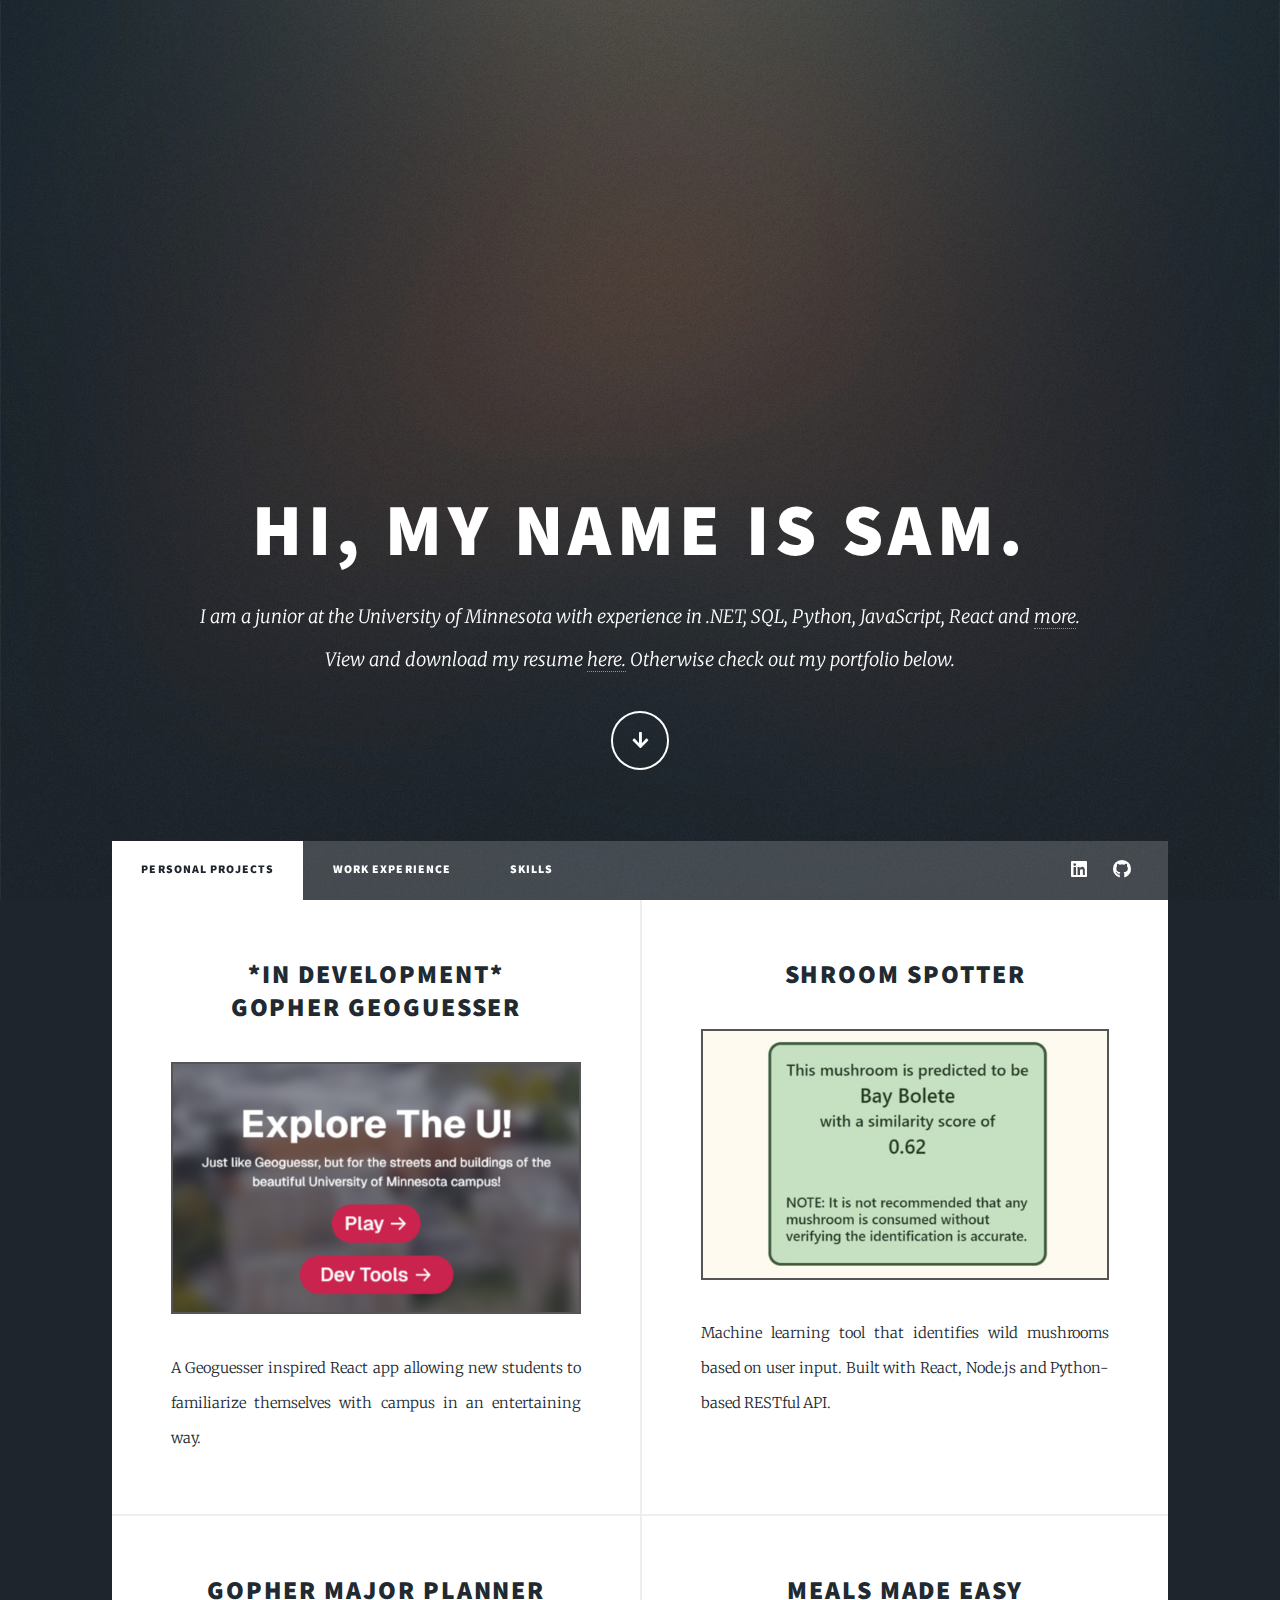
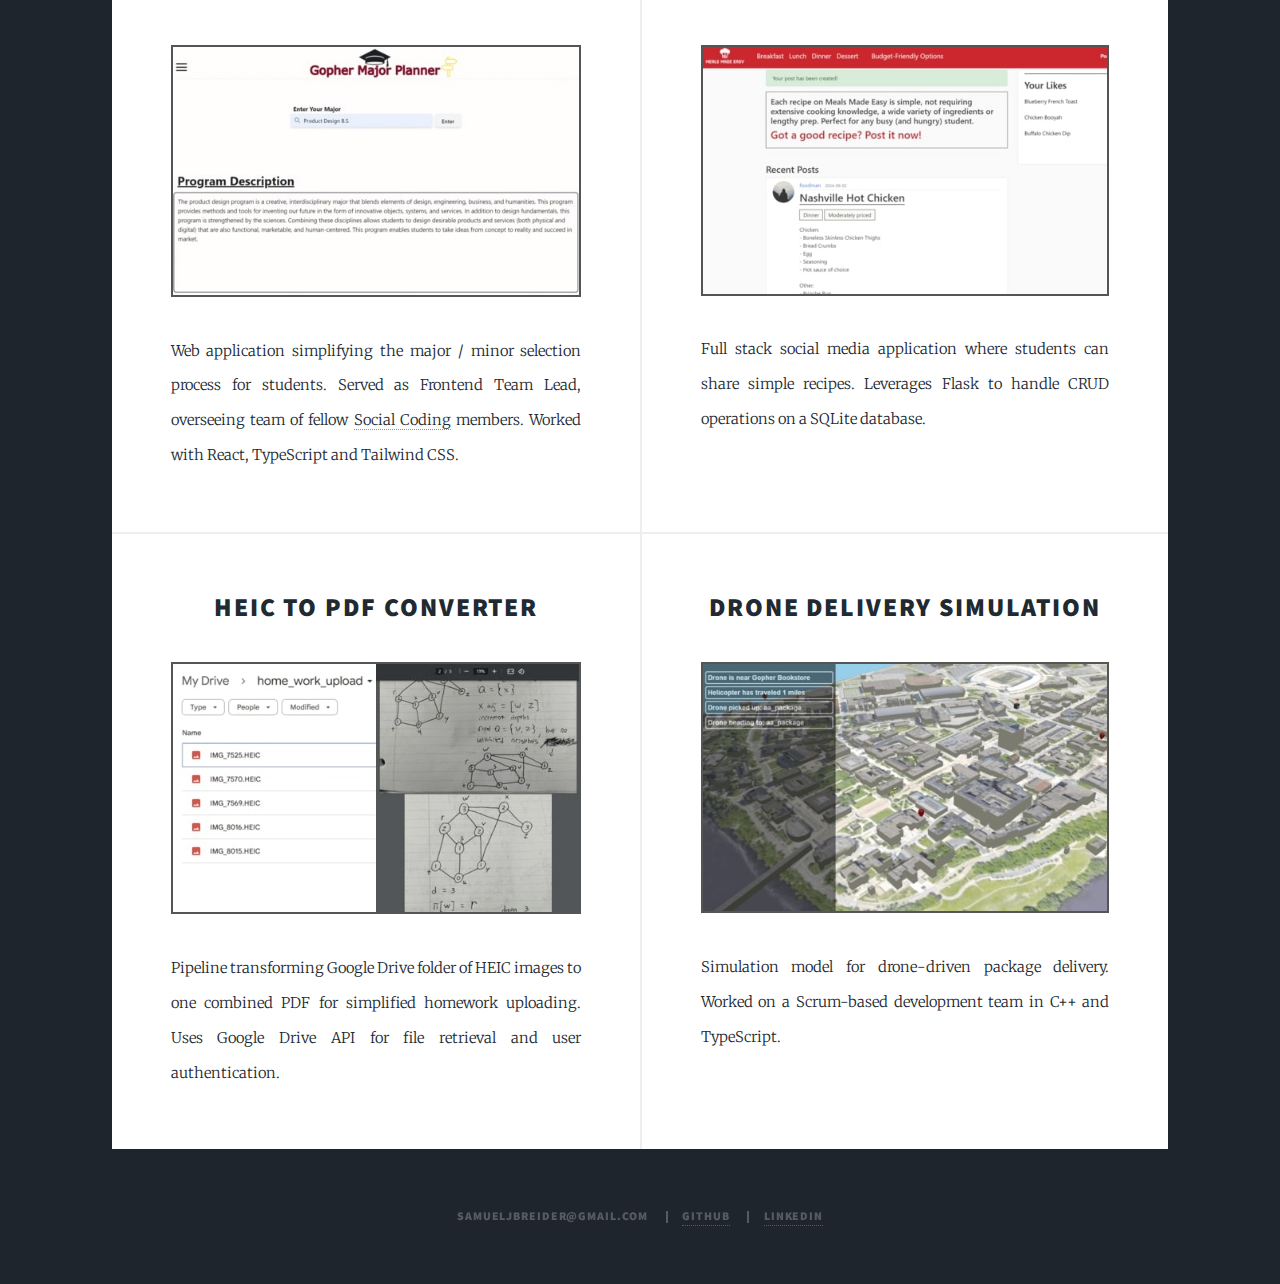
==== index.html @ 3aa7561f "update geoguesser image" ====
<!DOCTYPE html>
<!--
	Massively by HTML5 UP
	html5up.net | @ajlkn
	Free for personal and commercial use under the CCA 3.0 license (html5up.net/license)
-->
<html>
  <head>
    <title></title>
    <meta charset="utf-8" />
    <meta
      name="viewport"
      content="width=device-width, initial-scale=1, user-scalable=no"
    />
    <link rel="stylesheet" href="assets/css/main.css" />
    <noscript
      ><link rel="stylesheet" href="assets/css/noscript.css"
    /></noscript>
  </head>
  <body class="is-preload">
    <!-- Wrapper -->
    <div id="wrapper" class="fade-in">
      <!-- Intro -->
      <div id="intro">
        <h1>Hi, My name is Sam.</h1>
        <p>
          I am a junior at the University of
          Minnesota with experience in .NET, SQL, Python, JavaScript, React and
          <a href="skills.html">more</a>.
		  <br />View and download my resume <a href="Samuel_Breider_UMN.pdf" target="_blank">here.</a> Otherwise check out my portfolio below.
        </p>
        <ul class="actions">
          <li>
            <a
              href="#header"
              class="button icon solid solo fa-arrow-down scrolly"
              >Continue</a
            >
          </li>
        </ul>
      </div>

      <!-- Header -->
					<header id="header">
						<a href="index.html" class="logo">Home</a>
					</header> 

      <!-- Nav -->

      <nav id="nav">
        <ul class="links">
          <li class="active"><a href="index.html#header">Personal Projects</a></li>
          <li><a href="work.html">Work Experience</a></li>
          <li><a href="skills.html">Skills</a></li>
        </ul>
        <ul class="icons">
          <li>
            <a
              href="https://www.linkedin.com/in/samuel-breider-2a305024a/"
              class="icon brands fa-linkedin"
              ><span class="label">LinkedIn</span></a
            >
          </li>
          <li>
            <a href="https://github.com/BREISAMU" class="icon brands fa-github"
              ><span class="label">GitHub</span></a
            >
          </li>
        </ul>
      </nav>

      <!-- Main -->
      <div id="main">
        <!-- Posts -->
        <section class="posts">
		<article>
			<header>
				<h2>*in development*<br /> Gopher Geoguesser</h2>
			</header>
			<a href="https://github.com/Divyesh-Thirukonda/gopherguessr" class="image fit"
				><img src="project-thumbnails/GeoGuesser.png" alt=""
			/></a>
			<p>
				A Geoguesser inspired React app allowing new students to familiarize themselves with campus in an entertaining way.
			</p>
			</article>
          <article>
            <header>
              <h2>Shroom Spotter</h2>
            </header>
            <a href="https://github.com/BREISAMU/Shroom-Spotter" class="image fit"
              ><img src="project-thumbnails/Shroom-Spotter-Image.jpg" alt=""
            /></a>
            <p>
              Machine learning tool that identifies wild mushrooms based on user input.
              Built with React, Node.js and Python-based RESTful API.
            </p>
          </article>
		  <article>
            <header>
              <h2>Gopher Major Planner</h2>
            </header>
            <a href="https://github.com/steven-tam/MmOverlap" class="image fit"
              ><img src="project-thumbnails/Gopher-Major-Image.jpg" alt=""
            /></a>
            <p>
              Web application simplifying the major / minor selection process for students. Served as Frontend Team Lead, overseeing team of fellow <a href="https://www.socialcoding.net/">Social Coding</a> members. Worked with React, TypeScript and Tailwind CSS.
            </p>
          </article>
		  <article>
            <header>
              <h2>Meals Made Easy</h2>
            </header>
            <a href="https://github.com/BREISAMU/Meals-Made-Easy" class="image fit"
              ><img src="project-thumbnails/Meals-Made-Easy-Image.jpg" alt=""
            /></a>
            <p>
              Full stack social media application where students can share simple recipes. Leverages Flask to handle CRUD operations on a SQLite database.
            </p>
          </article>
		  <article>
            <header>
              <h2>HEIC to PDF Converter</h2>
            </header>
            <a href="https://github.com/BREISAMU/Heic-Batch-To-Pdf" class="image fit"
              ><img src="project-thumbnails/Heic-Converter-Image.jpg" alt=""
            /></a>
            <p>
              Pipeline transforming Google Drive folder of HEIC images to one combined PDF for simplified homework uploading. Uses Google Drive API for file retrieval and user authentication.
            </p>
          </article>
		  <article>
            <header>
              <h2>Drone Delivery Simulation</h2>
            </header>
            <a href="https://github.com/BREISAMU/Drone-Delivery-Sim" class="image fit"
              ><img src="project-thumbnails/Drone-Sim-Image.jpg" alt=""
            /></a>
            <p>
              Simulation model for drone-driven package delivery. Worked on a Scrum-based development team in C++ and TypeScript.
            </p>
          </article>
        </section>
      </div>

      <!-- Footer -->
      <div id="copyright">
        <ul>
          <li>SamuelJBreider@gmail.com</li>
          <li><a href="https://github.com/BREISAMU">GitHub</a></li>
          <li>
            <a href="https://www.linkedin.com/in/samuel-breider-2a305024a/"
              >LinkedIn</a
            >
          </li>
        </ul>
      </div>
    </div>

    <!-- Scripts -->
    <script src="assets/js/jquery.min.js"></script>
    <script src="assets/js/jquery.scrollex.min.js"></script>
    <script src="assets/js/jquery.scrolly.min.js"></script>
    <script src="assets/js/browser.min.js"></script>
    <script src="assets/js/breakpoints.min.js"></script>
    <script src="assets/js/util.js"></script>
    <script src="assets/js/main.js"></script>
  </body>
</html>
---- assets/css/main.css ----
@import url(fontawesome-all.min.css);
@import url("https://fonts.googleapis.com/css?family=Merriweather:300,700,300italic,700italic|Source+Sans+Pro:900");

/*
	Massively by HTML5 UP
	html5up.net | @ajlkn
	Free for personal and commercial use under the CCA 3.0 license (html5up.net/license)
*/

#project-thumbnail {
	border: 5px solid #555;
}

html, body, div, span, applet, object,
iframe, h1, h2, h3, h4, h5, h6, p, blockquote,
pre, a, abbr, acronym, address, big, cite,
code, del, dfn, em, img, ins, kbd, q, s, samp,
small, strike, strong, sub, sup, tt, var, b,
u, i, center, dl, dt, dd, ol, ul, li, fieldset,
form, label, legend, table, caption, tbody,
tfoot, thead, tr, th, td, article, aside,
canvas, details, embed, figure, figcaption,
footer, header, hgroup, menu, nav, output, ruby,
section, summary, time, mark, audio, video {
	margin: 0;
	padding: 0;
	border: 0;
	font-size: 100%;
	font: inherit;
	vertical-align: baseline;}

article, aside, details, figcaption, figure,
footer, header, hgroup, menu, nav, section {
	display: block;}

body {
	line-height: 1;
}

ol, ul {
	list-style: none;
}

blockquote, q {
	quotes: none;
}

	blockquote:before, blockquote:after, q:before, q:after {
		content: '';
		content: none;
	}

table {
	border-collapse: collapse;
	border-spacing: 0;
}

body {
	-webkit-text-size-adjust: none;
}

mark {
	background-color: transparent;
	color: inherit;
}

input::-moz-focus-inner {
	border: 0;
	padding: 0;
}

input, select, textarea {
	-moz-appearance: none;
	-webkit-appearance: none;
	-ms-appearance: none;
	appearance: none;
}

/* Basic */

	@-ms-viewport {
		width: device-width;
	}

	body {
		-ms-overflow-style: scrollbar;
	}

	@media screen and (max-width: 480px) {

		html, body {
			min-width: 320px;
		}

	}

	html {
		box-sizing: border-box;
	}

	*, *:before, *:after {
		box-sizing: inherit;
	}

	body {
		background-color: #1e252d;
	}

		body.is-preload *, body.is-preload *:before, body.is-preload *:after {
			-moz-animation: none !important;
			-webkit-animation: none !important;
			-ms-animation: none !important;
			animation: none !important;
			-moz-transition: none !important;
			-webkit-transition: none !important;
			-ms-transition: none !important;
			transition: none !important;
		}

/* Type */

	html {
		font-size: 16pt;
	}

		@media screen and (max-width: 1680px) {

			html {
				font-size: 12pt;
			}

		}

		@media screen and (max-width: 1280px) {

			html {
				font-size: 11pt;
			}

		}

		@media screen and (max-width: 360px) {

			html {
				font-size: 10pt;
			}

		}

	body {
		color: #212931;
	}

	body, input, select, textarea {
		font-family: "Merriweather", Georgia, serif;
		font-weight: 300;
		font-size: 1rem;
		line-height: 2.375;
	}

	a {
		-moz-transition: color 0.2s ease-in-out, background-color 0.2s ease-in-out, border-color 0.2s ease-in-out, box-shadow 0.2s ease-in-out;
		-webkit-transition: color 0.2s ease-in-out, background-color 0.2s ease-in-out, border-color 0.2s ease-in-out, box-shadow 0.2s ease-in-out;
		-ms-transition: color 0.2s ease-in-out, background-color 0.2s ease-in-out, border-color 0.2s ease-in-out, box-shadow 0.2s ease-in-out;
		transition: color 0.2s ease-in-out, background-color 0.2s ease-in-out, border-color 0.2s ease-in-out, box-shadow 0.2s ease-in-out;
		border-bottom: dotted 1px;
		text-decoration: none;
	}

		a:hover {
			border-bottom-color: transparent;
		}

	strong, b {
		font-weight: 600;
	}

	em, i {
		font-style: italic;
	}

	p {
		text-align: justify;
		margin: 0 0 2rem 0;
	}

	h1, h2, h3, h4, h5, h6 {
		font-family: "Source Sans Pro", Helvetica, sans-serif;
		font-weight: 900;
		line-height: 1.5;
		letter-spacing: 0.075em;
		text-transform: uppercase;
		margin: 0 0 1rem 0;
	}

		h1 a, h2 a, h3 a, h4 a, h5 a, h6 a {
			border-bottom: 0;
			color: inherit;
			text-decoration: none;
		}

	h1 {
		font-size: 4rem;
		line-height: 1.1;
		margin: 0 0 2rem 0;
	}

	h2 {
		font-size: 1.75rem;
		line-height: 1.3;
		margin: 0 0 1.5rem 0;
	}

	h3 {
		font-size: 1.25rem;
		margin: 0 0 1.5rem 0;
	}

	h4 {
		font-size: 1rem;
	}

	h5 {
		font-size: 0.9rem;
	}

	h6 {
		font-size: 0.8rem;
	}

	sub {
		font-size: 0.8rem;
		position: relative;
		top: 0.5rem;
	}

	sup {
		font-size: 0.8rem;
		position: relative;
		top: -0.5rem;
	}

	blockquote {
		border-left: solid 4px;
		font-style: italic;
		margin: 0 0 2rem 0;
		padding: 0.5rem 0 0.5rem 2rem;
	}

	code {
		border: solid 2px;
		font-family: "Courier New", monospace;
		font-size: 0.9rem;
		margin: 0 0.25rem;
		padding: 0.25rem 0.65rem;
	}

	pre {
		-webkit-overflow-scrolling: touch;
		font-family: "Courier New", monospace;
		font-size: 0.9rem;
		margin: 0 0 2rem 0;
	}

		pre code {
			display: block;
			line-height: 1.75;
			padding: 1rem 1.5rem;
			overflow-x: auto;
		}

	hr {
		border: 0;
		border-bottom: solid 2px;
		margin: 3rem 0;
	}

		hr.major {
			margin: 5rem 0;
		}

	.align-left {
		text-align: left;
	}

	.align-center {
		text-align: center;
	}

	.align-right {
		text-align: right;
	}

	input, select, textarea {
		color: #212931;
	}

	a {
		color: #212931;
		border-bottom-color: rgba(33, 41, 49, 0.5);
	}

		a:hover {
			border-bottom-color: transparent;
			color: #18bfef !important;
		}

	strong, b {
		color: #212931;
	}

	h1, h2, h3, h4, h5, h6 {
		color: #212931;
	}

	blockquote {
		border-left-color: #eeeeee;
	}

	code {
		background: rgba(220, 220, 220, 0.25);
		border-color: #eeeeee;
	}

	hr {
		border-bottom-color: #eeeeee;
	}

/* Row */

	.row {
		display: flex;
		flex-wrap: wrap;
		box-sizing: border-box;
		align-items: stretch;
	}

		.row > * {
			box-sizing: border-box;
		}

		.row.gtr-uniform > * > :last-child {
			margin-bottom: 0;
		}

		.row.aln-left {
			justify-content: flex-start;
		}

		.row.aln-center {
			justify-content: center;
		}

		.row.aln-right {
			justify-content: flex-end;
		}

		.row.aln-top {
			align-items: flex-start;
		}

		.row.aln-middle {
			align-items: center;
		}

		.row.aln-bottom {
			align-items: flex-end;
		}

		.row > .imp {
			order: -1;
		}

		.row > .col-1 {
			width: 8.33333%;
		}

		.row > .off-1 {
			margin-left: 8.33333%;
		}

		.row > .col-2 {
			width: 16.66667%;
		}

		.row > .off-2 {
			margin-left: 16.66667%;
		}

		.row > .col-3 {
			width: 25%;
		}

		.row > .off-3 {
			margin-left: 25%;
		}

		.row > .col-4 {
			width: 33.33333%;
		}

		.row > .off-4 {
			margin-left: 33.33333%;
		}

		.row > .col-5 {
			width: 41.66667%;
		}

		.row > .off-5 {
			margin-left: 41.66667%;
		}

		.row > .col-6 {
			width: 50%;
		}

		.row > .off-6 {
			margin-left: 50%;
		}

		.row > .col-7 {
			width: 58.33333%;
		}

		.row > .off-7 {
			margin-left: 58.33333%;
		}

		.row > .col-8 {
			width: 66.66667%;
		}

		.row > .off-8 {
			margin-left: 66.66667%;
		}

		.row > .col-9 {
			width: 75%;
		}

		.row > .off-9 {
			margin-left: 75%;
		}

		.row > .col-10 {
			width: 83.33333%;
		}

		.row > .off-10 {
			margin-left: 83.33333%;
		}

		.row > .col-11 {
			width: 91.66667%;
		}

		.row > .off-11 {
			margin-left: 91.66667%;
		}

		.row > .col-12 {
			width: 100%;
		}

		.row > .off-12 {
			margin-left: 100%;
		}

		.row.gtr-0 {
			margin-top: 0;
			margin-left: 0rem;
		}

			.row.gtr-0 > * {
				padding: 0 0 0 0rem;
			}

			.row.gtr-0.gtr-uniform {
				margin-top: 0rem;
			}

				.row.gtr-0.gtr-uniform > * {
					padding-top: 0rem;
				}

		.row.gtr-25 {
			margin-top: 0;
			margin-left: -0.375rem;
		}

			.row.gtr-25 > * {
				padding: 0 0 0 0.375rem;
			}

			.row.gtr-25.gtr-uniform {
				margin-top: -0.375rem;
			}

				.row.gtr-25.gtr-uniform > * {
					padding-top: 0.375rem;
				}

		.row.gtr-50 {
			margin-top: 0;
			margin-left: -0.75rem;
		}

			.row.gtr-50 > * {
				padding: 0 0 0 0.75rem;
			}

			.row.gtr-50.gtr-uniform {
				margin-top: -0.75rem;
			}

				.row.gtr-50.gtr-uniform > * {
					padding-top: 0.75rem;
				}

		.row {
			margin-top: 0;
			margin-left: -1.5rem;
		}

			.row > * {
				padding: 0 0 0 1.5rem;
			}

			.row.gtr-uniform {
				margin-top: -1.5rem;
			}

				.row.gtr-uniform > * {
					padding-top: 1.5rem;
				}

		.row.gtr-150 {
			margin-top: 0;
			margin-left: -2.25rem;
		}

			.row.gtr-150 > * {
				padding: 0 0 0 2.25rem;
			}

			.row.gtr-150.gtr-uniform {
				margin-top: -2.25rem;
			}

				.row.gtr-150.gtr-uniform > * {
					padding-top: 2.25rem;
				}

		.row.gtr-200 {
			margin-top: 0;
			margin-left: -3rem;
		}

			.row.gtr-200 > * {
				padding: 0 0 0 3rem;
			}

			.row.gtr-200.gtr-uniform {
				margin-top: -3rem;
			}

				.row.gtr-200.gtr-uniform > * {
					padding-top: 3rem;
				}

		@media screen and (max-width: 1680px) {

			.row {
				display: flex;
				flex-wrap: wrap;
				box-sizing: border-box;
				align-items: stretch;
			}

				.row > * {
					box-sizing: border-box;
				}

				.row.gtr-uniform > * > :last-child {
					margin-bottom: 0;
				}

				.row.aln-left {
					justify-content: flex-start;
				}

				.row.aln-center {
					justify-content: center;
				}

				.row.aln-right {
					justify-content: flex-end;
				}

				.row.aln-top {
					align-items: flex-start;
				}

				.row.aln-middle {
					align-items: center;
				}

				.row.aln-bottom {
					align-items: flex-end;
				}

				.row > .imp-xlarge {
					order: -1;
				}

				.row > .col-1-xlarge {
					width: 8.33333%;
				}

				.row > .off-1-xlarge {
					margin-left: 8.33333%;
				}

				.row > .col-2-xlarge {
					width: 16.66667%;
				}

				.row > .off-2-xlarge {
					margin-left: 16.66667%;
				}

				.row > .col-3-xlarge {
					width: 25%;
				}

				.row > .off-3-xlarge {
					margin-left: 25%;
				}

				.row > .col-4-xlarge {
					width: 33.33333%;
				}

				.row > .off-4-xlarge {
					margin-left: 33.33333%;
				}

				.row > .col-5-xlarge {
					width: 41.66667%;
				}

				.row > .off-5-xlarge {
					margin-left: 41.66667%;
				}

				.row > .col-6-xlarge {
					width: 50%;
				}

				.row > .off-6-xlarge {
					margin-left: 50%;
				}

				.row > .col-7-xlarge {
					width: 58.33333%;
				}

				.row > .off-7-xlarge {
					margin-left: 58.33333%;
				}

				.row > .col-8-xlarge {
					width: 66.66667%;
				}

				.row > .off-8-xlarge {
					margin-left: 66.66667%;
				}

				.row > .col-9-xlarge {
					width: 75%;
				}

				.row > .off-9-xlarge {
					margin-left: 75%;
				}

				.row > .col-10-xlarge {
					width: 83.33333%;
				}

				.row > .off-10-xlarge {
					margin-left: 83.33333%;
				}

				.row > .col-11-xlarge {
					width: 91.66667%;
				}

				.row > .off-11-xlarge {
					margin-left: 91.66667%;
				}

				.row > .col-12-xlarge {
					width: 100%;
				}

				.row > .off-12-xlarge {
					margin-left: 100%;
				}

				.row.gtr-0 {
					margin-top: 0;
					margin-left: 0rem;
				}

					.row.gtr-0 > * {
						padding: 0 0 0 0rem;
					}

					.row.gtr-0.gtr-uniform {
						margin-top: 0rem;
					}

						.row.gtr-0.gtr-uniform > * {
							padding-top: 0rem;
						}

				.row.gtr-25 {
					margin-top: 0;
					margin-left: -0.375rem;
				}

					.row.gtr-25 > * {
						padding: 0 0 0 0.375rem;
					}

					.row.gtr-25.gtr-uniform {
						margin-top: -0.375rem;
					}

						.row.gtr-25.gtr-uniform > * {
							padding-top: 0.375rem;
						}

				.row.gtr-50 {
					margin-top: 0;
					margin-left: -0.75rem;
				}

					.row.gtr-50 > * {
						padding: 0 0 0 0.75rem;
					}

					.row.gtr-50.gtr-uniform {
						margin-top: -0.75rem;
					}

						.row.gtr-50.gtr-uniform > * {
							padding-top: 0.75rem;
						}

				.row {
					margin-top: 0;
					margin-left: -1.5rem;
				}

					.row > * {
						padding: 0 0 0 1.5rem;
					}

					.row.gtr-uniform {
						margin-top: -1.5rem;
					}

						.row.gtr-uniform > * {
							padding-top: 1.5rem;
						}

				.row.gtr-150 {
					margin-top: 0;
					margin-left: -2.25rem;
				}

					.row.gtr-150 > * {
						padding: 0 0 0 2.25rem;
					}

					.row.gtr-150.gtr-uniform {
						margin-top: -2.25rem;
					}

						.row.gtr-150.gtr-uniform > * {
							padding-top: 2.25rem;
						}

				.row.gtr-200 {
					margin-top: 0;
					margin-left: -3rem;
				}

					.row.gtr-200 > * {
						padding: 0 0 0 3rem;
					}

					.row.gtr-200.gtr-uniform {
						margin-top: -3rem;
					}

						.row.gtr-200.gtr-uniform > * {
							padding-top: 3rem;
						}

		}

		@media screen and (max-width: 1280px) {

			.row {
				display: flex;
				flex-wrap: wrap;
				box-sizing: border-box;
				align-items: stretch;
			}

				.row > * {
					box-sizing: border-box;
				}

				.row.gtr-uniform > * > :last-child {
					margin-bottom: 0;
				}

				.row.aln-left {
					justify-content: flex-start;
				}

				.row.aln-center {
					justify-content: center;
				}

				.row.aln-right {
					justify-content: flex-end;
				}

				.row.aln-top {
					align-items: flex-start;
				}

				.row.aln-middle {
					align-items: center;
				}

				.row.aln-bottom {
					align-items: flex-end;
				}

				.row > .imp-large {
					order: -1;
				}

				.row > .col-1-large {
					width: 8.33333%;
				}

				.row > .off-1-large {
					margin-left: 8.33333%;
				}

				.row > .col-2-large {
					width: 16.66667%;
				}

				.row > .off-2-large {
					margin-left: 16.66667%;
				}

				.row > .col-3-large {
					width: 25%;
				}

				.row > .off-3-large {
					margin-left: 25%;
				}

				.row > .col-4-large {
					width: 33.33333%;
				}

				.row > .off-4-large {
					margin-left: 33.33333%;
				}

				.row > .col-5-large {
					width: 41.66667%;
				}

				.row > .off-5-large {
					margin-left: 41.66667%;
				}

				.row > .col-6-large {
					width: 50%;
				}

				.row > .off-6-large {
					margin-left: 50%;
				}

				.row > .col-7-large {
					width: 58.33333%;
				}

				.row > .off-7-large {
					margin-left: 58.33333%;
				}

				.row > .col-8-large {
					width: 66.66667%;
				}

				.row > .off-8-large {
					margin-left: 66.66667%;
				}

				.row > .col-9-large {
					width: 75%;
				}

				.row > .off-9-large {
					margin-left: 75%;
				}

				.row > .col-10-large {
					width: 83.33333%;
				}

				.row > .off-10-large {
					margin-left: 83.33333%;
				}

				.row > .col-11-large {
					width: 91.66667%;
				}

				.row > .off-11-large {
					margin-left: 91.66667%;
				}

				.row > .col-12-large {
					width: 100%;
				}

				.row > .off-12-large {
					margin-left: 100%;
				}

				.row.gtr-0 {
					margin-top: 0;
					margin-left: 0rem;
				}

					.row.gtr-0 > * {
						padding: 0 0 0 0rem;
					}

					.row.gtr-0.gtr-uniform {
						margin-top: 0rem;
					}

						.row.gtr-0.gtr-uniform > * {
							padding-top: 0rem;
						}

				.row.gtr-25 {
					margin-top: 0;
					margin-left: -0.375rem;
				}

					.row.gtr-25 > * {
						padding: 0 0 0 0.375rem;
					}

					.row.gtr-25.gtr-uniform {
						margin-top: -0.375rem;
					}

						.row.gtr-25.gtr-uniform > * {
							padding-top: 0.375rem;
						}

				.row.gtr-50 {
					margin-top: 0;
					margin-left: -0.75rem;
				}

					.row.gtr-50 > * {
						padding: 0 0 0 0.75rem;
					}

					.row.gtr-50.gtr-uniform {
						margin-top: -0.75rem;
					}

						.row.gtr-50.gtr-uniform > * {
							padding-top: 0.75rem;
						}

				.row {
					margin-top: 0;
					margin-left: -1.5rem;
				}

					.row > * {
						padding: 0 0 0 1.5rem;
					}

					.row.gtr-uniform {
						margin-top: -1.5rem;
					}

						.row.gtr-uniform > * {
							padding-top: 1.5rem;
						}

				.row.gtr-150 {
					margin-top: 0;
					margin-left: -2.25rem;
				}

					.row.gtr-150 > * {
						padding: 0 0 0 2.25rem;
					}

					.row.gtr-150.gtr-uniform {
						margin-top: -2.25rem;
					}

						.row.gtr-150.gtr-uniform > * {
							padding-top: 2.25rem;
						}

				.row.gtr-200 {
					margin-top: 0;
					margin-left: -3rem;
				}

					.row.gtr-200 > * {
						padding: 0 0 0 3rem;
					}

					.row.gtr-200.gtr-uniform {
						margin-top: -3rem;
					}

						.row.gtr-200.gtr-uniform > * {
							padding-top: 3rem;
						}

		}

		@media screen and (max-width: 980px) {

			.row {
				display: flex;
				flex-wrap: wrap;
				box-sizing: border-box;
				align-items: stretch;
			}

				.row > * {
					box-sizing: border-box;
				}

				.row.gtr-uniform > * > :last-child {
					margin-bottom: 0;
				}

				.row.aln-left {
					justify-content: flex-start;
				}

				.row.aln-center {
					justify-content: center;
				}

				.row.aln-right {
					justify-content: flex-end;
				}

				.row.aln-top {
					align-items: flex-start;
				}

				.row.aln-middle {
					align-items: center;
				}

				.row.aln-bottom {
					align-items: flex-end;
				}

				.row > .imp-medium {
					order: -1;
				}

				.row > .col-1-medium {
					width: 8.33333%;
				}

				.row > .off-1-medium {
					margin-left: 8.33333%;
				}

				.row > .col-2-medium {
					width: 16.66667%;
				}

				.row > .off-2-medium {
					margin-left: 16.66667%;
				}

				.row > .col-3-medium {
					width: 25%;
				}

				.row > .off-3-medium {
					margin-left: 25%;
				}

				.row > .col-4-medium {
					width: 33.33333%;
				}

				.row > .off-4-medium {
					margin-left: 33.33333%;
				}

				.row > .col-5-medium {
					width: 41.66667%;
				}

				.row > .off-5-medium {
					margin-left: 41.66667%;
				}

				.row > .col-6-medium {
					width: 50%;
				}

				.row > .off-6-medium {
					margin-left: 50%;
				}

				.row > .col-7-medium {
					width: 58.33333%;
				}

				.row > .off-7-medium {
					margin-left: 58.33333%;
				}

				.row > .col-8-medium {
					width: 66.66667%;
				}

				.row > .off-8-medium {
					margin-left: 66.66667%;
				}

				.row > .col-9-medium {
					width: 75%;
				}

				.row > .off-9-medium {
					margin-left: 75%;
				}

				.row > .col-10-medium {
					width: 83.33333%;
				}

				.row > .off-10-medium {
					margin-left: 83.33333%;
				}

				.row > .col-11-medium {
					width: 91.66667%;
				}

				.row > .off-11-medium {
					margin-left: 91.66667%;
				}

				.row > .col-12-medium {
					width: 100%;
				}

				.row > .off-12-medium {
					margin-left: 100%;
				}

				.row.gtr-0 {
					margin-top: 0;
					margin-left: 0rem;
				}

					.row.gtr-0 > * {
						padding: 0 0 0 0rem;
					}

					.row.gtr-0.gtr-uniform {
						margin-top: 0rem;
					}

						.row.gtr-0.gtr-uniform > * {
							padding-top: 0rem;
						}

				.row.gtr-25 {
					margin-top: 0;
					margin-left: -0.375rem;
				}

					.row.gtr-25 > * {
						padding: 0 0 0 0.375rem;
					}

					.row.gtr-25.gtr-uniform {
						margin-top: -0.375rem;
					}

						.row.gtr-25.gtr-uniform > * {
							padding-top: 0.375rem;
						}

				.row.gtr-50 {
					margin-top: 0;
					margin-left: -0.75rem;
				}

					.row.gtr-50 > * {
						padding: 0 0 0 0.75rem;
					}

					.row.gtr-50.gtr-uniform {
						margin-top: -0.75rem;
					}

						.row.gtr-50.gtr-uniform > * {
							padding-top: 0.75rem;
						}

				.row {
					margin-top: 0;
					margin-left: -1.5rem;
				}

					.row > * {
						padding: 0 0 0 1.5rem;
					}

					.row.gtr-uniform {
						margin-top: -1.5rem;
					}

						.row.gtr-uniform > * {
							padding-top: 1.5rem;
						}

				.row.gtr-150 {
					margin-top: 0;
					margin-left: -2.25rem;
				}

					.row.gtr-150 > * {
						padding: 0 0 0 2.25rem;
					}

					.row.gtr-150.gtr-uniform {
						margin-top: -2.25rem;
					}

						.row.gtr-150.gtr-uniform > * {
							padding-top: 2.25rem;
						}

				.row.gtr-200 {
					margin-top: 0;
					margin-left: -3rem;
				}

					.row.gtr-200 > * {
						padding: 0 0 0 3rem;
					}

					.row.gtr-200.gtr-uniform {
						margin-top: -3rem;
					}

						.row.gtr-200.gtr-uniform > * {
							padding-top: 3rem;
						}

		}

		@media screen and (max-width: 736px) {

			.row {
				display: flex;
				flex-wrap: wrap;
				box-sizing: border-box;
				align-items: stretch;
			}

				.row > * {
					box-sizing: border-box;
				}

				.row.gtr-uniform > * > :last-child {
					margin-bottom: 0;
				}

				.row.aln-left {
					justify-content: flex-start;
				}

				.row.aln-center {
					justify-content: center;
				}

				.row.aln-right {
					justify-content: flex-end;
				}

				.row.aln-top {
					align-items: flex-start;
				}

				.row.aln-middle {
					align-items: center;
				}

				.row.aln-bottom {
					align-items: flex-end;
				}

				.row > .imp-small {
					order: -1;
				}

				.row > .col-1-small {
					width: 8.33333%;
				}

				.row > .off-1-small {
					margin-left: 8.33333%;
				}

				.row > .col-2-small {
					width: 16.66667%;
				}

				.row > .off-2-small {
					margin-left: 16.66667%;
				}

				.row > .col-3-small {
					width: 25%;
				}

				.row > .off-3-small {
					margin-left: 25%;
				}

				.row > .col-4-small {
					width: 33.33333%;
				}

				.row > .off-4-small {
					margin-left: 33.33333%;
				}

				.row > .col-5-small {
					width: 41.66667%;
				}

				.row > .off-5-small {
					margin-left: 41.66667%;
				}

				.row > .col-6-small {
					width: 50%;
				}

				.row > .off-6-small {
					margin-left: 50%;
				}

				.row > .col-7-small {
					width: 58.33333%;
				}

				.row > .off-7-small {
					margin-left: 58.33333%;
				}

				.row > .col-8-small {
					width: 66.66667%;
				}

				.row > .off-8-small {
					margin-left: 66.66667%;
				}

				.row > .col-9-small {
					width: 75%;
				}

				.row > .off-9-small {
					margin-left: 75%;
				}

				.row > .col-10-small {
					width: 83.33333%;
				}

				.row > .off-10-small {
					margin-left: 83.33333%;
				}

				.row > .col-11-small {
					width: 91.66667%;
				}

				.row > .off-11-small {
					margin-left: 91.66667%;
				}

				.row > .col-12-small {
					width: 100%;
				}

				.row > .off-12-small {
					margin-left: 100%;
				}

				.row.gtr-0 {
					margin-top: 0;
					margin-left: 0rem;
				}

					.row.gtr-0 > * {
						padding: 0 0 0 0rem;
					}

					.row.gtr-0.gtr-uniform {
						margin-top: 0rem;
					}

						.row.gtr-0.gtr-uniform > * {
							padding-top: 0rem;
						}

				.row.gtr-25 {
					margin-top: 0;
					margin-left: -0.375rem;
				}

					.row.gtr-25 > * {
						padding: 0 0 0 0.375rem;
					}

					.row.gtr-25.gtr-uniform {
						margin-top: -0.375rem;
					}

						.row.gtr-25.gtr-uniform > * {
							padding-top: 0.375rem;
						}

				.row.gtr-50 {
					margin-top: 0;
					margin-left: -0.75rem;
				}

					.row.gtr-50 > * {
						padding: 0 0 0 0.75rem;
					}

					.row.gtr-50.gtr-uniform {
						margin-top: -0.75rem;
					}

						.row.gtr-50.gtr-uniform > * {
							padding-top: 0.75rem;
						}

				.row {
					margin-top: 0;
					margin-left: -1.5rem;
				}

					.row > * {
						padding: 0 0 0 1.5rem;
					}

					.row.gtr-uniform {
						margin-top: -1.5rem;
					}

						.row.gtr-uniform > * {
							padding-top: 1.5rem;
						}

				.row.gtr-150 {
					margin-top: 0;
					margin-left: -2.25rem;
				}

					.row.gtr-150 > * {
						padding: 0 0 0 2.25rem;
					}

					.row.gtr-150.gtr-uniform {
						margin-top: -2.25rem;
					}

						.row.gtr-150.gtr-uniform > * {
							padding-top: 2.25rem;
						}

				.row.gtr-200 {
					margin-top: 0;
					margin-left: -3rem;
				}

					.row.gtr-200 > * {
						padding: 0 0 0 3rem;
					}

					.row.gtr-200.gtr-uniform {
						margin-top: -3rem;
					}

						.row.gtr-200.gtr-uniform > * {
							padding-top: 3rem;
						}

		}

		@media screen and (max-width: 480px) {

			.row {
				display: flex;
				flex-wrap: wrap;
				box-sizing: border-box;
				align-items: stretch;
			}

				.row > * {
					box-sizing: border-box;
				}

				.row.gtr-uniform > * > :last-child {
					margin-bottom: 0;
				}

				.row.aln-left {
					justify-content: flex-start;
				}

				.row.aln-center {
					justify-content: center;
				}

				.row.aln-right {
					justify-content: flex-end;
				}

				.row.aln-top {
					align-items: flex-start;
				}

				.row.aln-middle {
					align-items: center;
				}

				.row.aln-bottom {
					align-items: flex-end;
				}

				.row > .imp-xsmall {
					order: -1;
				}

				.row > .col-1-xsmall {
					width: 8.33333%;
				}

				.row > .off-1-xsmall {
					margin-left: 8.33333%;
				}

				.row > .col-2-xsmall {
					width: 16.66667%;
				}

				.row > .off-2-xsmall {
					margin-left: 16.66667%;
				}

				.row > .col-3-xsmall {
					width: 25%;
				}

				.row > .off-3-xsmall {
					margin-left: 25%;
				}

				.row > .col-4-xsmall {
					width: 33.33333%;
				}

				.row > .off-4-xsmall {
					margin-left: 33.33333%;
				}

				.row > .col-5-xsmall {
					width: 41.66667%;
				}

				.row > .off-5-xsmall {
					margin-left: 41.66667%;
				}

				.row > .col-6-xsmall {
					width: 50%;
				}

				.row > .off-6-xsmall {
					margin-left: 50%;
				}

				.row > .col-7-xsmall {
					width: 58.33333%;
				}

				.row > .off-7-xsmall {
					margin-left: 58.33333%;
				}

				.row > .col-8-xsmall {
					width: 66.66667%;
				}

				.row > .off-8-xsmall {
					margin-left: 66.66667%;
				}

				.row > .col-9-xsmall {
					width: 75%;
				}

				.row > .off-9-xsmall {
					margin-left: 75%;
				}

				.row > .col-10-xsmall {
					width: 83.33333%;
				}

				.row > .off-10-xsmall {
					margin-left: 83.33333%;
				}

				.row > .col-11-xsmall {
					width: 91.66667%;
				}

				.row > .off-11-xsmall {
					margin-left: 91.66667%;
				}

				.row > .col-12-xsmall {
					width: 100%;
				}

				.row > .off-12-xsmall {
					margin-left: 100%;
				}

				.row.gtr-0 {
					margin-top: 0;
					margin-left: 0rem;
				}

					.row.gtr-0 > * {
						padding: 0 0 0 0rem;
					}

					.row.gtr-0.gtr-uniform {
						margin-top: 0rem;
					}

						.row.gtr-0.gtr-uniform > * {
							padding-top: 0rem;
						}

				.row.gtr-25 {
					margin-top: 0;
					margin-left: -0.375rem;
				}

					.row.gtr-25 > * {
						padding: 0 0 0 0.375rem;
					}

					.row.gtr-25.gtr-uniform {
						margin-top: -0.375rem;
					}

						.row.gtr-25.gtr-uniform > * {
							padding-top: 0.375rem;
						}

				.row.gtr-50 {
					margin-top: 0;
					margin-left: -0.75rem;
				}

					.row.gtr-50 > * {
						padding: 0 0 0 0.75rem;
					}

					.row.gtr-50.gtr-uniform {
						margin-top: -0.75rem;
					}

						.row.gtr-50.gtr-uniform > * {
							padding-top: 0.75rem;
						}

				.row {
					margin-top: 0;
					margin-left: -1.5rem;
				}

					.row > * {
						padding: 0 0 0 1.5rem;
					}

					.row.gtr-uniform {
						margin-top: -1.5rem;
					}

						.row.gtr-uniform > * {
							padding-top: 1.5rem;
						}

				.row.gtr-150 {
					margin-top: 0;
					margin-left: -2.25rem;
				}

					.row.gtr-150 > * {
						padding: 0 0 0 2.25rem;
					}

					.row.gtr-150.gtr-uniform {
						margin-top: -2.25rem;
					}

						.row.gtr-150.gtr-uniform > * {
							padding-top: 2.25rem;
						}

				.row.gtr-200 {
					margin-top: 0;
					margin-left: -3rem;
				}

					.row.gtr-200 > * {
						padding: 0 0 0 3rem;
					}

					.row.gtr-200.gtr-uniform {
						margin-top: -3rem;
					}

						.row.gtr-200.gtr-uniform > * {
							padding-top: 3rem;
						}

		}

		@media screen and (max-width: 360px) {

			.row {
				display: flex;
				flex-wrap: wrap;
				box-sizing: border-box;
				align-items: stretch;
			}

				.row > * {
					box-sizing: border-box;
				}

				.row.gtr-uniform > * > :last-child {
					margin-bottom: 0;
				}

				.row.aln-left {
					justify-content: flex-start;
				}

				.row.aln-center {
					justify-content: center;
				}

				.row.aln-right {
					justify-content: flex-end;
				}

				.row.aln-top {
					align-items: flex-start;
				}

				.row.aln-middle {
					align-items: center;
				}

				.row.aln-bottom {
					align-items: flex-end;
				}

				.row > .imp-xxsmall {
					order: -1;
				}

				.row > .col-1-xxsmall {
					width: 8.33333%;
				}

				.row > .off-1-xxsmall {
					margin-left: 8.33333%;
				}

				.row > .col-2-xxsmall {
					width: 16.66667%;
				}

				.row > .off-2-xxsmall {
					margin-left: 16.66667%;
				}

				.row > .col-3-xxsmall {
					width: 25%;
				}

				.row > .off-3-xxsmall {
					margin-left: 25%;
				}

				.row > .col-4-xxsmall {
					width: 33.33333%;
				}

				.row > .off-4-xxsmall {
					margin-left: 33.33333%;
				}

				.row > .col-5-xxsmall {
					width: 41.66667%;
				}

				.row > .off-5-xxsmall {
					margin-left: 41.66667%;
				}

				.row > .col-6-xxsmall {
					width: 50%;
				}

				.row > .off-6-xxsmall {
					margin-left: 50%;
				}

				.row > .col-7-xxsmall {
					width: 58.33333%;
				}

				.row > .off-7-xxsmall {
					margin-left: 58.33333%;
				}

				.row > .col-8-xxsmall {
					width: 66.66667%;
				}

				.row > .off-8-xxsmall {
					margin-left: 66.66667%;
				}

				.row > .col-9-xxsmall {
					width: 75%;
				}

				.row > .off-9-xxsmall {
					margin-left: 75%;
				}

				.row > .col-10-xxsmall {
					width: 83.33333%;
				}

				.row > .off-10-xxsmall {
					margin-left: 83.33333%;
				}

				.row > .col-11-xxsmall {
					width: 91.66667%;
				}

				.row > .off-11-xxsmall {
					margin-left: 91.66667%;
				}

				.row > .col-12-xxsmall {
					width: 100%;
				}

				.row > .off-12-xxsmall {
					margin-left: 100%;
				}

				.row.gtr-0 {
					margin-top: 0;
					margin-left: 0rem;
				}

					.row.gtr-0 > * {
						padding: 0 0 0 0rem;
					}

					.row.gtr-0.gtr-uniform {
						margin-top: 0rem;
					}

						.row.gtr-0.gtr-uniform > * {
							padding-top: 0rem;
						}

				.row.gtr-25 {
					margin-top: 0;
					margin-left: -0.375rem;
				}

					.row.gtr-25 > * {
						padding: 0 0 0 0.375rem;
					}

					.row.gtr-25.gtr-uniform {
						margin-top: -0.375rem;
					}

						.row.gtr-25.gtr-uniform > * {
							padding-top: 0.375rem;
						}

				.row.gtr-50 {
					margin-top: 0;
					margin-left: -0.75rem;
				}

					.row.gtr-50 > * {
						padding: 0 0 0 0.75rem;
					}

					.row.gtr-50.gtr-uniform {
						margin-top: -0.75rem;
					}

						.row.gtr-50.gtr-uniform > * {
							padding-top: 0.75rem;
						}

				.row {
					margin-top: 0;
					margin-left: -1.5rem;
				}

					.row > * {
						padding: 0 0 0 1.5rem;
					}

					.row.gtr-uniform {
						margin-top: -1.5rem;
					}

						.row.gtr-uniform > * {
							padding-top: 1.5rem;
						}

				.row.gtr-150 {
					margin-top: 0;
					margin-left: -2.25rem;
				}

					.row.gtr-150 > * {
						padding: 0 0 0 2.25rem;
					}

					.row.gtr-150.gtr-uniform {
						margin-top: -2.25rem;
					}

						.row.gtr-150.gtr-uniform > * {
							padding-top: 2.25rem;
						}

				.row.gtr-200 {
					margin-top: 0;
					margin-left: -3rem;
				}

					.row.gtr-200 > * {
						padding: 0 0 0 3rem;
					}

					.row.gtr-200.gtr-uniform {
						margin-top: -3rem;
					}

						.row.gtr-200.gtr-uniform > * {
							padding-top: 3rem;
						}

		}

/* Box */

	.box {
		border: solid 2px;
		margin-bottom: 2rem;
		padding: 1.5rem;
	}

		.box > :last-child,
		.box > :last-child > :last-child,
		.box > :last-child > :last-child > :last-child {
			margin-bottom: 0;
		}

		.box.alt {
			border: 0;
			border-radius: 0;
			padding: 0;
		}

	.box {
		border-color: #eeeeee;
	}

/* Button */

	input[type="submit"],
	input[type="reset"],
	input[type="button"],
	button,
	.button {
		-moz-appearance: none;
		-webkit-appearance: none;
		-ms-appearance: none;
		appearance: none;
		-moz-transition: background-color 0.2s ease-in-out, box-shadow 0.2s ease-in-out, color 0.2s ease-in-out;
		-webkit-transition: background-color 0.2s ease-in-out, box-shadow 0.2s ease-in-out, color 0.2s ease-in-out;
		-ms-transition: background-color 0.2s ease-in-out, box-shadow 0.2s ease-in-out, color 0.2s ease-in-out;
		transition: background-color 0.2s ease-in-out, box-shadow 0.2s ease-in-out, color 0.2s ease-in-out;
		border: 0;
		border-radius: 0;
		cursor: pointer;
		display: inline-block;
		font-family: "Source Sans Pro", Helvetica, sans-serif;
		font-size: 0.8rem;
		font-weight: 900;
		letter-spacing: 0.075em;
		height: 3rem;
		line-height: 3rem;
		padding: 0 2rem;
		text-align: center;
		text-decoration: none;
		text-transform: uppercase;
		white-space: nowrap;
	}

		input[type="submit"].icon:before,
		input[type="reset"].icon:before,
		input[type="button"].icon:before,
		button.icon:before,
		.button.icon:before {
			margin-right: 0.5rem;
		}

		input[type="submit"].icon.solo,
		input[type="reset"].icon.solo,
		input[type="button"].icon.solo,
		button.icon.solo,
		.button.icon.solo {
			position: relative;
			width: 4rem;
			height: 4rem;
			line-height: 4rem;
			border-radius: 4rem;
			text-indent: 4rem;
			overflow: hidden;
			padding: 0;
			white-space: nowrap;
		}

			input[type="submit"].icon.solo:before,
			input[type="reset"].icon.solo:before,
			input[type="button"].icon.solo:before,
			button.icon.solo:before,
			.button.icon.solo:before {
				position: absolute;
				display: block;
				top: 0;
				left: 0;
				width: inherit;
				height: inherit;
				line-height: inherit;
				font-size: 1.25rem;
				margin-right: 0;
				text-align: center;
				text-indent: 0;
			}

		input[type="submit"].fit,
		input[type="reset"].fit,
		input[type="button"].fit,
		button.fit,
		.button.fit {
			width: 100%;
		}

		input[type="submit"].small,
		input[type="reset"].small,
		input[type="button"].small,
		button.small,
		.button.small {
			font-size: 0.7rem;
			height: 2.5rem;
			line-height: 2.5rem;
			padding: 0 1.5rem;
		}

		input[type="submit"].large,
		input[type="reset"].large,
		input[type="button"].large,
		button.large,
		.button.large {
			font-size: 0.9rem;
			height: 3.5rem;
			line-height: 3.5rem;
			padding: 0 2.75rem;
		}

		@media screen and (max-width: 980px) {

			input[type="submit"],
			input[type="reset"],
			input[type="button"],
			button,
			.button {
				font-size: 0.9rem;
				height: 3.25rem;
				line-height: 3.25rem;
			}

				input[type="submit"].large,
				input[type="reset"].large,
				input[type="button"].large,
				button.large,
				.button.large {
					font-size: 1rem;
					height: 3.75rem;
					line-height: 3.75rem;
				}

		}

		input[type="submit"].disabled, input[type="submit"]:disabled,
		input[type="reset"].disabled,
		input[type="reset"]:disabled,
		input[type="button"].disabled,
		input[type="button"]:disabled,
		button.disabled,
		button:disabled,
		.button.disabled,
		.button:disabled {
			pointer-events: none;
			opacity: 0.25;
		}

	input[type="submit"],
	input[type="reset"],
	input[type="button"],
	button,
	.button {
		background-color: transparent;
		box-shadow: inset 0 0 0 2px #212931;
		color: #212931 !important;
	}

		input[type="submit"]:hover,
		input[type="reset"]:hover,
		input[type="button"]:hover,
		button:hover,
		.button:hover {
			box-shadow: inset 0 0 0 2px #18bfef;
			color: #18bfef !important;
		}

		input[type="submit"].primary,
		input[type="reset"].primary,
		input[type="button"].primary,
		button.primary,
		.button.primary {
			background-color: #212931;
			box-shadow: none;
			color: #ffffff !important;
		}

			input[type="submit"].primary:hover,
			input[type="reset"].primary:hover,
			input[type="button"].primary:hover,
			button.primary:hover,
			.button.primary:hover {
				background-color: #18bfef;
			}

/* Form */

	form {
		margin: 0 0 2rem 0;
	}

		form > :last-child {
			margin-bottom: 0;
		}

		form > .fields {
			display: -moz-flex;
			display: -webkit-flex;
			display: -ms-flex;
			display: flex;
			-moz-flex-wrap: wrap;
			-webkit-flex-wrap: wrap;
			-ms-flex-wrap: wrap;
			flex-wrap: wrap;
			width: calc(100% + 3rem);
			margin: -1.5rem 0 2rem -1.5rem;
		}

			form > .fields > .field {
				-moz-flex-grow: 0;
				-webkit-flex-grow: 0;
				-ms-flex-grow: 0;
				flex-grow: 0;
				-moz-flex-shrink: 0;
				-webkit-flex-shrink: 0;
				-ms-flex-shrink: 0;
				flex-shrink: 0;
				padding: 1.5rem 0 0 1.5rem;
				width: calc(100% - 1.5rem);
			}

				form > .fields > .field.half {
					width: calc(50% - 0.75rem);
				}

				form > .fields > .field.third {
					width: calc(100%/3 - 0.5rem);
				}

				form > .fields > .field.quarter {
					width: calc(25% - 0.375rem);
				}

		@media screen and (max-width: 480px) {

			form > .fields {
				width: calc(100% + 3rem);
				margin: -1.5rem 0 2rem -1.5rem;
			}

				form > .fields > .field {
					padding: 1.5rem 0 0 1.5rem;
					width: calc(100% - 1.5rem);
				}

					form > .fields > .field.half {
						width: calc(100% - 1.5rem);
					}

					form > .fields > .field.third {
						width: calc(100% - 1.5rem);
					}

					form > .fields > .field.quarter {
						width: calc(100% - 1.5rem);
					}

		}

	label {
		display: block;
		font-family: "Source Sans Pro", Helvetica, sans-serif;
		font-weight: 900;
		line-height: 1.5;
		letter-spacing: 0.075em;
		font-size: 0.8rem;
		text-transform: uppercase;
		margin: 0 0 0.75rem 0;
	}

		@media screen and (max-width: 980px) {

			label {
				font-size: 0.9rem;
			}

		}

	input[type="text"],
	input[type="password"],
	input[type="email"],
	select,
	textarea {
		-moz-appearance: none;
		-webkit-appearance: none;
		-ms-appearance: none;
		appearance: none;
		background: transparent;
		border-radius: 0;
		border: solid 2px;
		color: inherit;
		display: block;
		outline: 0;
		padding: 0 1rem;
		text-decoration: none;
		width: 100%;
	}

		input[type="text"]:invalid,
		input[type="password"]:invalid,
		input[type="email"]:invalid,
		select:invalid,
		textarea:invalid {
			box-shadow: none;
		}

	select {
		background-size: 1.25rem;
		background-repeat: no-repeat;
		background-position: calc(100% - 1rem) center;
		height: 3rem;
		padding-right: 3rem;
		text-overflow: ellipsis;
	}

		select:focus::-ms-value {
			background-color: transparent;
		}

		select::-ms-expand {
			display: none;
		}

	input[type="text"],
	input[type="password"],
	input[type="email"],
	select {
		height: 3rem;
	}

	textarea {
		padding: 0.75rem 1rem;
	}

	input[type="checkbox"],
	input[type="radio"] {
		-moz-appearance: none;
		-webkit-appearance: none;
		-ms-appearance: none;
		appearance: none;
		display: block;
		float: left;
		margin-right: -2rem;
		opacity: 0;
		width: 1rem;
		z-index: -1;
	}

		input[type="checkbox"] + label,
		input[type="radio"] + label {
			text-decoration: none;
			cursor: pointer;
			display: inline-block;
			font-size: 1rem;
			letter-spacing: 0;
			font-family: "Merriweather", Georgia, serif;
			text-transform: none;
			font-weight: 300;
			padding-left: 2.8rem;
			padding-right: 1rem;
			position: relative;
		}

			input[type="checkbox"] + label:before,
			input[type="radio"] + label:before {
				-moz-osx-font-smoothing: grayscale;
				-webkit-font-smoothing: antialiased;
				display: inline-block;
				font-style: normal;
				font-variant: normal;
				text-rendering: auto;
				line-height: 1;
				text-transform: none !important;
				font-family: 'Font Awesome 5 Free';
				font-weight: 900;
			}

			input[type="checkbox"] + label:before,
			input[type="radio"] + label:before {
				border-radius: 0;
				border: solid 2px;
				content: '';
				display: inline-block;
				font-size: 0.8rem;
				height: 1.8rem;
				left: 0;
				line-height: 1.65rem;
				position: absolute;
				text-align: center;
				top: -0.125rem;
				width: 1.8rem;
			}

		input[type="checkbox"]:checked + label:before,
		input[type="radio"]:checked + label:before {
			content: '\f00c';
		}

	input[type="checkbox"] + label:before {
		border-radius: 0;
	}

	input[type="radio"] + label:before {
		border-radius: 100%;
	}

	::-webkit-input-placeholder {
		opacity: 1.0;
	}

	:-moz-placeholder {
		opacity: 1.0;
	}

	::-moz-placeholder {
		opacity: 1.0;
	}

	:-ms-input-placeholder {
		opacity: 1.0;
	}

	label {
		color: #212931;
	}

	input[type="text"],
	input[type="password"],
	input[type="email"],
	select,
	textarea {
		border-color: #eeeeee;
	}

		input[type="text"]:focus,
		input[type="password"]:focus,
		input[type="email"]:focus,
		select:focus,
		textarea:focus {
			border-color: #18bfef;
		}

	select {
		background-image: url("data:image/svg+xml;charset=utf8,%3Csvg xmlns='http://www.w3.org/2000/svg' width='40' height='40' preserveAspectRatio='none' viewBox='0 0 40 40'%3E%3Cpath d='M9.4,12.3l10.4,10.4l10.4-10.4c0.2-0.2,0.5-0.4,0.9-0.4c0.3,0,0.6,0.1,0.9,0.4l3.3,3.3c0.2,0.2,0.4,0.5,0.4,0.9 c0,0.4-0.1,0.6-0.4,0.9L20.7,31.9c-0.2,0.2-0.5,0.4-0.9,0.4c-0.3,0-0.6-0.1-0.9-0.4L4.3,17.3c-0.2-0.2-0.4-0.5-0.4-0.9 c0-0.4,0.1-0.6,0.4-0.9l3.3-3.3c0.2-0.2,0.5-0.4,0.9-0.4S9.1,12.1,9.4,12.3z' fill='%23eeeeee' /%3E%3C/svg%3E");
	}

		select option {
			background-color: #ffffff;
			color: #212931;
		}

	.select-wrapper:before {
		color: #eeeeee;
	}

	input[type="checkbox"] + label,
	input[type="radio"] + label {
		color: #212931;
	}

		input[type="checkbox"] + label:before,
		input[type="radio"] + label:before {
			border-color: #eeeeee;
		}

	input[type="checkbox"]:checked + label:before,
	input[type="radio"]:checked + label:before {
		background-color: #212931;
		border-color: #212931;
		color: #ffffff;
	}

	input[type="checkbox"]:focus + label:before,
	input[type="radio"]:focus + label:before {
		border-color: #18bfef;
	}

	::-webkit-input-placeholder {
		color: #909498 !important;
	}

	:-moz-placeholder {
		color: #909498 !important;
	}

	::-moz-placeholder {
		color: #909498 !important;
	}

	:-ms-input-placeholder {
		color: #909498 !important;
	}

	.formerize-placeholder {
		color: #909498 !important;
	}

/* Icon */

	.icon {
		text-decoration: none;
		border-bottom: none;
		position: relative;
	}

		.icon:before {
			-moz-osx-font-smoothing: grayscale;
			-webkit-font-smoothing: antialiased;
			display: inline-block;
			font-style: normal;
			font-variant: normal;
			text-rendering: auto;
			line-height: 1;
			text-transform: none !important;
			font-family: 'Font Awesome 5 Free';
			font-weight: 400;
		}

		.icon > .label {
			display: none;
		}

		.icon:before {
			line-height: inherit;
		}

		.icon.solid:before {
			font-weight: 900;
		}

		.icon.brands:before {
			font-family: 'Font Awesome 5 Brands';
		}

/* Image */

	.image {
		border: 2px solid #555;
		display: inline-block;
		position: relative;
	}

		.image img {
			display: block;
		}

		.image.left, .image.right {
			max-width: 40%;
		}

			.image.left img, .image.right img {
				width: 100%;
			}

		.image.left {
			float: left;
			margin: 0 2rem 2rem 0;
			top: 0.75rem;
		}

		.image.right {
			float: right;
			margin: 0 0 2rem 2rem;
			top: 0.75rem;
		}

		.image.fit {
			display: block;
			margin: 2.5rem 0;
			width: 100%;
			border: 2px solid #555;
		}

			.image.fit:first-child {
				margin-top: 0;
			}

			.image.fit img {
				width: 100%;
			}

		.image.main {
			display: block;
			margin: 4rem 0;
			width: 100%;
		}

			.image.main:first-child {
				margin-top: 0;
			}

			.image.main img {
				width: 100%;
			}

		@media screen and (max-width: 736px) {

			.image.fit {
				margin: 2rem 0;
			}

			.image.main {
				margin: 2rem 0;
			}

		}

	a.image {
		overflow: hidden;
	}

		a.image img {
			-moz-transition: -moz-transform 0.2s ease-out;
			-webkit-transition: -webkit-transform 0.2s ease-out;
			-ms-transition: -ms-transform 0.2s ease-out;
			transition: transform 0.2s ease-out;
		}

		a.image:hover img {
			-moz-transform: scale(1.05);
			-webkit-transform: scale(1.05);
			-ms-transform: scale(1.05);
			transform: scale(1.05);
		}

/* Actions */

	ul.actions {
		display: -moz-flex;
		display: -webkit-flex;
		display: -ms-flex;
		display: flex;
		cursor: default;
		list-style: none;
		margin-left: -1rem;
		padding-left: 0;
	}

		ul.actions li {
			padding: 0 0 0 1rem;
			vertical-align: middle;
		}

		ul.actions.special {
			-moz-justify-content: center;
			-webkit-justify-content: center;
			-ms-justify-content: center;
			justify-content: center;
			width: 100%;
			margin-left: 0;
		}

			ul.actions.special li:first-child {
				padding-left: 0;
			}

		ul.actions.stacked {
			-moz-flex-direction: column;
			-webkit-flex-direction: column;
			-ms-flex-direction: column;
			flex-direction: column;
			margin-left: 0;
		}

			ul.actions.stacked li {
				padding: 1.3rem 0 0 0;
			}

				ul.actions.stacked li:first-child {
					padding-top: 0;
				}

		ul.actions.fit {
			width: calc(100% + 1rem);
		}

			ul.actions.fit li {
				-moz-flex-grow: 1;
				-webkit-flex-grow: 1;
				-ms-flex-grow: 1;
				flex-grow: 1;
				-moz-flex-shrink: 1;
				-webkit-flex-shrink: 1;
				-ms-flex-shrink: 1;
				flex-shrink: 1;
				width: 100%;
			}

				ul.actions.fit li > * {
					width: 100%;
				}

			ul.actions.fit.stacked {
				width: 100%;
			}

		@media screen and (max-width: 480px) {

			ul.actions:not(.fixed) {
				-moz-flex-direction: column;
				-webkit-flex-direction: column;
				-ms-flex-direction: column;
				flex-direction: column;
				margin-left: 0;
				width: 100% !important;
			}

				ul.actions:not(.fixed) li {
					-moz-flex-grow: 1;
					-webkit-flex-grow: 1;
					-ms-flex-grow: 1;
					flex-grow: 1;
					-moz-flex-shrink: 1;
					-webkit-flex-shrink: 1;
					-ms-flex-shrink: 1;
					flex-shrink: 1;
					padding: 1rem 0 0 0;
					text-align: center;
					width: 100%;
				}

					ul.actions:not(.fixed) li > * {
						width: 100%;
					}

					ul.actions:not(.fixed) li:first-child {
						padding-top: 0;
					}

					ul.actions:not(.fixed) li input[type="submit"],
					ul.actions:not(.fixed) li input[type="reset"],
					ul.actions:not(.fixed) li input[type="button"],
					ul.actions:not(.fixed) li button,
					ul.actions:not(.fixed) li .button {
						width: 100%;
					}

						ul.actions:not(.fixed) li input[type="submit"].icon:before,
						ul.actions:not(.fixed) li input[type="reset"].icon:before,
						ul.actions:not(.fixed) li input[type="button"].icon:before,
						ul.actions:not(.fixed) li button.icon:before,
						ul.actions:not(.fixed) li .button.icon:before {
							margin-left: -0.5rem;
						}

		}

/* Icons */

	ul.icons {
		cursor: default;
		list-style: none;
		padding-left: 0;
	}

		ul.icons li {
			display: inline-block;
			padding: 0 0.5rem 0 0;
			vertical-align: middle;
		}

			ul.icons li:last-child {
				padding-right: 0;
			}

			ul.icons li .icon:before {
				width: 2.25rem;
				height: 2.25rem;
				line-height: 2.25rem;
				display: inline-block;
				text-align: center;
				border-radius: 100%;
				font-size: 1.25rem;
			}

		ul.icons.alt li .icon:before {
			-moz-transition: color 0.2s ease-in-out, background-color 0.2s ease-in-out, border-color 0.2s ease-in-out, box-shadow 0.2s ease-in-out;
			-webkit-transition: color 0.2s ease-in-out, background-color 0.2s ease-in-out, border-color 0.2s ease-in-out, box-shadow 0.2s ease-in-out;
			-ms-transition: color 0.2s ease-in-out, background-color 0.2s ease-in-out, border-color 0.2s ease-in-out, box-shadow 0.2s ease-in-out;
			transition: color 0.2s ease-in-out, background-color 0.2s ease-in-out, border-color 0.2s ease-in-out, box-shadow 0.2s ease-in-out;
			font-size: 1rem;
		}

/* List */

	ol {
		list-style: decimal;
		margin: 0 0 2rem 0;
		padding-left: 1.25rem;
	}

		ol li {
			padding-left: 0.25rem;
		}

	ul {
		list-style: disc;
		margin: 0 0 2rem 0;
		padding-left: 1rem;
	}

		ul li {
			padding-left: 0.5rem;
		}

		ul.divided {
			list-style: none;
			padding-left: 0;
		}

			ul.divided li {
				border-top: solid 1px;
				padding: 0.5rem 0;
			}

				ul.divided li:first-child {
					border-top: 0;
					padding-top: 0;
				}

	dl {
		margin: 0 0 2rem 0;
	}

		dl dt {
			display: block;
			font-weight: 600;
			margin: 0 0 1rem 0;
		}

		dl dd {
			margin-left: 2rem;
		}

	ul.divided li {
		border-top-color: #eeeeee;
	}

	ul.icons li a.icon:hover:before {
		color: #18bfef;
	}

	ul.icons.alt li .icon:before {
		box-shadow: inset 0 0 0 2px #eeeeee;
	}

	ul.icons.alt li a.icon:hover:before {
		box-shadow: inset 0 0 0 2px #18bfef;
	}

/* Section/Article */

	section.special, article.special {
		text-align: center;
	}

	header {
		cursor: default;
	}

		header > .date {
			display: block;
			font-size: 0.8rem;
			height: 1;
			margin: 0 0 1rem 0;
			position: relative;
		}

		header > p {
			font-style: italic;
		}

		header > h1 + p {
			font-size: 1.1rem;
			margin-top: -0.5rem;
			line-height: 2;
		}

		header > h2 + p {
			font-size: 1rem;
			margin-top: -0.75rem;
		}

		header > h3 + p {
			font-size: 0.9rem;
			margin-top: -0.75rem;
		}

		header > h4 + p {
			font-size: 0.8rem;
			margin-top: -0.75rem;
		}

		header.major {
			margin: 0 0 4rem 0;
			text-align: center;
		}

			header.major > :last-child {
				margin-bottom: 0;
			}

			header.major > p {
				margin-top: 0;
				text-align: center;
			}

			header.major > .date {
				font-size: 1rem;
				margin: 0 0 4rem 0;
			}

				header.major > .date:before, header.major > .date:after {
					content: '';
					display: block;
					position: absolute;
					top: 50%;
					width: calc(50% - 6rem);
					border-top: solid 2px;
				}

				header.major > .date:before {
					left: 0;
				}

				header.major > .date:after {
					right: 0;
				}

		@media screen and (max-width: 980px) {

			header br {
				display: none;
			}

		}

		@media screen and (max-width: 736px) {

			header.major {
				margin: 0 0 2rem 0;
			}

		}

	header.major .date:before, header.major .date:after {
		border-top-color: #eeeeee;
	}

/* Table */

	.table-wrapper {
		-webkit-overflow-scrolling: touch;
		overflow-x: auto;
	}

	table {
		margin: 0 0 2rem 0;
		width: 100%;
	}

		table tbody tr {
			border: solid 1px;
			border-left: 0;
			border-right: 0;
		}

		table td {
			padding: 0.75rem 0.75rem;
		}

		table th {
			font-family: "Source Sans Pro", Helvetica, sans-serif;
			font-size: 0.8rem;
			font-weight: 900;
			letter-spacing: 0.075em;
			line-height: 1.5;
			padding: 0 0.75rem 0.75rem 0.75rem;
			text-align: left;
			text-transform: uppercase;
		}

			@media screen and (max-width: 980px) {

				table th {
					font-size: 0.9rem;
				}

			}

		table thead {
			border-bottom: solid 2px;
		}

		table tfoot {
			border-top: solid 2px;
		}

		table.alt {
			border-collapse: separate;
		}

			table.alt tbody tr td {
				border: solid 1px;
				border-left-width: 0;
				border-top-width: 0;
			}

				table.alt tbody tr td:first-child {
					border-left-width: 1px;
				}

			table.alt tbody tr:first-child td {
				border-top-width: 1px;
			}

			table.alt thead {
				border-bottom: 0;
			}

			table.alt tfoot {
				border-top: 0;
			}

	table tbody tr {
		border-color: #eeeeee;
	}

		table tbody tr:nth-child(2n + 1) {
			background-color: rgba(220, 220, 220, 0.25);
		}

	table th {
		color: #212931;
	}

	table thead {
		border-bottom-color: #eeeeee;
	}

	table tfoot {
		border-top-color: #eeeeee;
	}

	table.alt tbody tr td {
		border-color: #eeeeee;
	}

/* Pagination */

	.pagination {
		display: -moz-inline-flex;
		display: -webkit-inline-flex;
		display: -ms-inline-flex;
		display: inline-flex;
		-moz-user-select: none;
		-webkit-user-select: none;
		-ms-user-select: none;
		user-select: none;
		cursor: default;
		list-style: none;
		margin: 0 0 2rem 2px;
		padding: 0;
	}

		.pagination a, .pagination span {
			-moz-transition: background-color 0.2s ease-in-out, border-color 0.2s ease-in-out, box-shadow 0.2s ease-in-out, color 0.2s ease-in-out;
			-webkit-transition: background-color 0.2s ease-in-out, border-color 0.2s ease-in-out, box-shadow 0.2s ease-in-out, color 0.2s ease-in-out;
			-ms-transition: background-color 0.2s ease-in-out, border-color 0.2s ease-in-out, box-shadow 0.2s ease-in-out, color 0.2s ease-in-out;
			transition: background-color 0.2s ease-in-out, border-color 0.2s ease-in-out, box-shadow 0.2s ease-in-out, color 0.2s ease-in-out;
			border: solid 2px;
			display: inline-block;
			font-family: "Source Sans Pro", Helvetica, sans-serif;
			font-size: 0.8rem;
			font-weight: 900;
			height: 3rem;
			letter-spacing: 0.075em;
			line-height: calc(3rem - 4px);
			margin-left: -2px;
			min-width: 3rem;
			position: relative;
			text-align: center;
			text-decoration: none;
			text-transform: uppercase;
		}

		.pagination .next, .pagination .previous {
			text-decoration: none;
			padding: 0 1.75rem;
		}

			.pagination .next:before, .pagination .previous:before {
				-moz-osx-font-smoothing: grayscale;
				-webkit-font-smoothing: antialiased;
				display: inline-block;
				font-style: normal;
				font-variant: normal;
				text-rendering: auto;
				line-height: 1;
				text-transform: none !important;
				font-family: 'Font Awesome 5 Free';
				font-weight: 900;
			}

			.pagination .next:before, .pagination .previous:before {
				display: inline-block;
				color: inherit !important;
				line-height: inherit;
			}

		.pagination .previous:before {
			content: '\f104';
			margin-right: 0.9375em;
		}

		.pagination .next:before {
			content: '\f105';
			float: right;
			margin-left: 0.9375em;
		}

		@media screen and (max-width: 980px) {

			.pagination a, .pagination span {
				font-size: 0.9rem;
			}

		}

		@media screen and (max-width: 480px) {

			.pagination .page, .pagination .extra {
				display: none;
			}

		}

	.pagination a, .pagination span {
		border-color: #eeeeee;
	}

	.pagination a {
		color: #212931 !important;
	}

		.pagination a:hover {
			color: #18bfef !important;
			border-color: #18bfef;
			z-index: 1;
		}

			.pagination a:hover + a,
			.pagination a:hover + span {
				border-left-color: #18bfef;
			}

		.pagination a.active {
			background-color: #eeeeee;
		}

	.pagination span {
		color: #eeeeee;
	}

/* Wrapper */

	#wrapper {
		-moz-transition: opacity 0.5s ease;
		-webkit-transition: opacity 0.5s ease;
		-ms-transition: opacity 0.5s ease;
		transition: opacity 0.5s ease;
		position: relative;
		z-index: 1;
		overflow: hidden;
	}

		#wrapper > .bg {
			position: absolute;
			top: 0;
			left: 0;
			width: 100%;
			height: 100%;
			background-color: #212931;
			background-image: url("../../images/overlay.png"), linear-gradient(0deg, rgba(0, 0, 0, 0.1), rgba(0, 0, 0, 0.1)), url("../../images/bg.jpg");
			background-size: auto,								auto,														100% auto;
			background-position: center,								center,														top center;
			background-repeat: repeat,								no-repeat,													no-repeat;
			background-attachment: scroll,								scroll,														scroll;
			z-index: -1;
		}

			#wrapper > .bg.fixed {
				position: fixed;
				width: 100vw;
				height: 100vh;
			}

		#wrapper.fade-in:before {
			pointer-events: none;
			-moz-transition: opacity 1s ease-in-out;
			-webkit-transition: opacity 1s ease-in-out;
			-ms-transition: opacity 1s ease-in-out;
			transition: opacity 1s ease-in-out;
			-moz-transition-delay: 0.75s;
			-webkit-transition-delay: 0.75s;
			-ms-transition-delay: 0.75s;
			transition-delay: 0.75s;
			background: #1e252d;
			content: '';
			display: block;
			height: 100%;
			left: 0;
			opacity: 0;
			position: fixed;
			top: 0;
			width: 100%;
		}

		body.is-preload #wrapper.fade-in:before {
			opacity: 1;
		}

		@media screen and (orientation: portrait) {

			#wrapper > .bg {
				background-size: auto,								auto,														auto 175%;
			}

		}

/* Intro */

	#intro {
		color: #ffffff;
		padding: 8rem 4rem 6rem 4rem ;
		-moz-align-items: center;
		-webkit-align-items: center;
		-ms-align-items: center;
		align-items: center;
		display: -moz-flex;
		display: -webkit-flex;
		display: -ms-flex;
		display: flex;
		-moz-flex-direction: column;
		-webkit-flex-direction: column;
		-ms-flex-direction: column;
		flex-direction: column;
		-moz-justify-content: -moz-flex-end;
		-webkit-justify-content: -webkit-flex-end;
		-ms-justify-content: -ms-flex-end;
		justify-content: flex-end;
		-moz-transition: opacity 1s ease, -moz-transform 1s ease;
		-webkit-transition: opacity 1s ease, -webkit-transform 1s ease;
		-ms-transition: opacity 1s ease, -ms-transform 1s ease;
		transition: opacity 1s ease, transform 1s ease;
		position: relative;
		cursor: default;
		text-align: center;
		z-index: 1;
		min-height: 100vh;
	}

		#intro input, #intro select, #intro textarea {
			color: #ffffff;
		}

		#intro a {
			color: #ffffff;
			border-bottom-color: rgba(255, 255, 255, 0.5);
		}

			#intro a:hover {
				border-bottom-color: transparent;
				color: #18bfef !important;
			}

		#intro strong, #intro b {
			color: #ffffff;
		}

		#intro h1, #intro h2, #intro h3, #intro h4, #intro h5, #intro h6 {
			color: #ffffff;
		}

		#intro blockquote {
			border-left-color: #ffffff;
		}

		#intro code {
			background: rgba(255, 255, 255, 0.075);
			border-color: #ffffff;
		}

		#intro hr {
			border-bottom-color: #ffffff;
		}

		#intro input[type="submit"],
		#intro input[type="reset"],
		#intro input[type="button"],
		#intro button,
		#intro .button {
			background-color: transparent;
			box-shadow: inset 0 0 0 2px #ffffff;
			color: #ffffff !important;
		}

			#intro input[type="submit"]:hover,
			#intro input[type="reset"]:hover,
			#intro input[type="button"]:hover,
			#intro button:hover,
			#intro .button:hover {
				box-shadow: inset 0 0 0 2px #18bfef;
				color: #18bfef !important;
			}

			#intro input[type="submit"].primary,
			#intro input[type="reset"].primary,
			#intro input[type="button"].primary,
			#intro button.primary,
			#intro .button.primary {
				background-color: #ffffff;
				box-shadow: none;
				color: #1e252d !important;
			}

				#intro input[type="submit"].primary:hover,
				#intro input[type="reset"].primary:hover,
				#intro input[type="button"].primary:hover,
				#intro button.primary:hover,
				#intro .button.primary:hover {
					background-color: #18bfef;
				}

		#intro h1 {
			font-size: 5rem;
			line-height: 1;
		}

		#intro p {
			font-size: 1.25rem;
			font-style: italic;
			margin-top: -0.25rem;
			text-align: center;
		}

		#intro + #header {
			margin-top: -20rem;
		}

			#intro + #header .logo {
				-moz-transform: translateY(2rem);
				-webkit-transform: translateY(2rem);
				-ms-transform: translateY(2rem);
				transform: translateY(2rem);
				opacity: 0;
				visibility: hidden;
			}

		#intro.hidden {
			pointer-events: none;
			-moz-transform: translateY(2rem);
			-webkit-transform: translateY(2rem);
			-ms-transform: translateY(2rem);
			transform: translateY(2rem);
			-moz-transition: opacity 0.5s ease, -moz-transform 0.5s ease, visibility 0.5s;
			-webkit-transition: opacity 0.5s ease, -webkit-transform 0.5s ease, visibility 0.5s;
			-ms-transition: opacity 0.5s ease, -ms-transform 0.5s ease, visibility 0.5s;
			transition: opacity 0.5s ease, transform 0.5s ease, visibility 0.5s;
			opacity: 0;
			visibility: hidden;
		}

			#intro.hidden + #header .logo {
				-moz-transform: translateY(0);
				-webkit-transform: translateY(0);
				-ms-transform: translateY(0);
				transform: translateY(0);
				opacity: 1;
				visibility: visible;
			}

		body.is-preload #intro {
			-moz-transform: translateY(2rem);
			-webkit-transform: translateY(2rem);
			-ms-transform: translateY(2rem);
			transform: translateY(2rem);
			opacity: 0;
		}

			body.is-preload #intro:not(.hidden) + #header + #nav {
				-moz-transform: translateY(4rem);
				-webkit-transform: translateY(4rem);
				-ms-transform: translateY(4rem);
				transform: translateY(4rem);
				opacity: 0;
			}

		@media screen and (max-width: 980px) {

			#intro {
				padding: 4rem 4rem 2rem 4rem ;
				min-height: 90vh;
			}

				#intro p br {
					display: none;
				}

				#intro + #header {
					margin-top: -14rem;
				}

		}

		@media screen and (max-width: 736px) {

			#intro {
				padding: 3rem 2rem 1rem 2rem ;
				min-height: 80vh;
			}

				#intro h1 {
					font-size: 3.25rem;
					line-height: 1.1;
					margin-bottom: 1rem;
				}

				#intro p {
					font-size: 1rem;
					margin-top: 0rem;
				}

				#intro .actions {
					display: none;
				}

		}

/* Header */

	#header {
		color: #ffffff;
		-moz-align-items: center;
		-webkit-align-items: center;
		-ms-align-items: center;
		align-items: center;
		display: -moz-flex;
		display: -webkit-flex;
		display: -ms-flex;
		display: flex;
		-moz-flex-direction: column;
		-webkit-flex-direction: column;
		-ms-flex-direction: column;
		flex-direction: column;
		-moz-justify-content: -moz-flex-end;
		-webkit-justify-content: -webkit-flex-end;
		-ms-justify-content: -ms-flex-end;
		justify-content: flex-end;
		pointer-events: none;
		-moz-user-select: none;
		-webkit-user-select: none;
		-ms-user-select: none;
		user-select: none;
		height: 20rem;
		padding-bottom: 8rem;
		position: relative;
		text-align: center;
		z-index: 2;
	}

		#header input, #header select, #header textarea {
			color: #ffffff;
		}

		#header a {
			color: #ffffff;
			border-bottom-color: rgba(255, 255, 255, 0.5);
		}

			#header a:hover {
				border-bottom-color: transparent;
				color: #18bfef !important;
			}

		#header strong, #header b {
			color: #ffffff;
		}

		#header h1, #header h2, #header h3, #header h4, #header h5, #header h6 {
			color: #ffffff;
		}

		#header blockquote {
			border-left-color: #ffffff;
		}

		#header code {
			background: rgba(255, 255, 255, 0.075);
			border-color: #ffffff;
		}

		#header hr {
			border-bottom-color: #ffffff;
		}

		#header .logo {
			-moz-transition: border-color 0.2s ease-in-out, color 0.2s ease-in-out, opacity 0.5s ease, -moz-transform 0.5s ease, visibility 0.5s;
			-webkit-transition: border-color 0.2s ease-in-out, color 0.2s ease-in-out, opacity 0.5s ease, -webkit-transform 0.5s ease, visibility 0.5s;
			-ms-transition: border-color 0.2s ease-in-out, color 0.2s ease-in-out, opacity 0.5s ease, -ms-transform 0.5s ease, visibility 0.5s;
			transition: border-color 0.2s ease-in-out, color 0.2s ease-in-out, opacity 0.5s ease, transform 0.5s ease, visibility 0.5s;
			pointer-events: auto;
			border-style: solid;
			border-color: #ffffff;
			border-width: 5px !important;
			font-family: "Source Sans Pro", Helvetica, sans-serif;
			font-size: 2.25rem;
			font-weight: 900;
			letter-spacing: 0.075em;
			line-height: 1;
			padding: 1rem 1.75rem;
			text-transform: uppercase;
			visibility: visible;
		}

			#header .logo:hover {
				border-color: #18bfef !important;
				color: #18bfef !important;
			}

		@media screen and (max-width: 980px) {

			#header {
				height: 14rem;
				padding-bottom: 4rem;
			}

		}

		@media screen and (max-width: 736px) {

			#header {
				padding-bottom: 3rem;
			}

				#header .logo {
					font-size: 1.75rem;
					border-width: 3px !important;
				}

		}

/* Nav */

	#nav {
		color: #ffffff;
		display: -moz-flex;
		display: -webkit-flex;
		display: -ms-flex;
		display: flex;
		-moz-transition: -moz-transform 1s ease, opacity 1s ease;
		-webkit-transition: -webkit-transform 1s ease, opacity 1s ease;
		-ms-transition: -ms-transform 1s ease, opacity 1s ease;
		transition: transform 1s ease, opacity 1s ease;
		background: rgba(255, 255, 255, 0.175);
		height: 4rem;
		line-height: 4rem;
		margin: -4rem auto 0 auto;
		overflow: hidden;
		padding: 0 2rem 0 0;
		position: relative;
		width: calc(100% - 4rem);
		max-width: 72rem;
		z-index: 2;
	}

		#nav ul.divided li {
			border-top-color: #ffffff;
		}

		#nav ul.icons li a.icon:hover:before {
			color: #18bfef;
		}

		#nav ul.icons.alt li .icon:before {
			box-shadow: inset 0 0 0 2px #ffffff;
		}

		#nav ul.icons.alt li a.icon:hover:before {
			box-shadow: inset 0 0 0 2px #18bfef;
		}

		#nav input, #nav select, #nav textarea {
			color: #ffffff;
		}

		#nav a {
			color: #ffffff;
			border-bottom-color: rgba(255, 255, 255, 0.5);
		}

			#nav a:hover {
				border-bottom-color: transparent;
				color: #18bfef !important;
			}

		#nav strong, #nav b {
			color: #ffffff;
		}

		#nav h1, #nav h2, #nav h3, #nav h4, #nav h5, #nav h6 {
			color: #ffffff;
		}

		#nav blockquote {
			border-left-color: #ffffff;
		}

		#nav code {
			background: rgba(255, 255, 255, 0.075);
			border-color: #ffffff;
		}

		#nav hr {
			border-bottom-color: #ffffff;
		}

		#nav ul.links {
			display: -moz-flex;
			display: -webkit-flex;
			display: -ms-flex;
			display: flex;
			-moz-flex-grow: 1;
			-webkit-flex-grow: 1;
			-ms-flex-grow: 1;
			flex-grow: 1;
			-moz-flex-shrink: 1;
			-webkit-flex-shrink: 1;
			-ms-flex-shrink: 1;
			flex-shrink: 1;
			font-family: "Source Sans Pro", Helvetica, sans-serif;
			font-weight: 900;
			letter-spacing: 0.075em;
			list-style: none;
			margin-bottom: 0;
			padding-left: 0;
			text-transform: uppercase;
		}

			#nav ul.links li {
				display: block;
				padding-left: 0;
			}

				#nav ul.links li a {
					-moz-transition: background-color 0.2s ease-in-out, color 0.2s ease-in-out;
					-webkit-transition: background-color 0.2s ease-in-out, color 0.2s ease-in-out;
					-ms-transition: background-color 0.2s ease-in-out, color 0.2s ease-in-out;
					transition: background-color 0.2s ease-in-out, color 0.2s ease-in-out;
					display: block;
					font-size: 0.8rem;
					outline: none;
					padding: 0 2rem;
				}

					#nav ul.links li a:hover {
						color: inherit !important;
						background-color: rgba(255, 255, 255, 0.1);
					}

				#nav ul.links li.active {
					background-color: #ffffff;
				}

					#nav ul.links li.active a {
						color: #1e252d;
					}

						#nav ul.links li.active a:hover {
							color: #18bfef !important;
						}

		#nav ul.icons {
			-moz-flex-grow: 0;
			-webkit-flex-grow: 0;
			-ms-flex-grow: 0;
			flex-grow: 0;
			-moz-flex-shrink: 0;
			-webkit-flex-shrink: 0;
			-ms-flex-shrink: 0;
			flex-shrink: 0;
			margin-bottom: 0;
		}

		@media screen and (max-width: 980px) {

			#nav {
				display: none;
			}

		}

/* Main */

	#main {
		background-color: #ffffff;
		position: relative;
		margin: 0 auto;
		width: calc(100% - 4rem);
		max-width: 72rem;
		z-index: 2;
	}

		#main > * {
			padding: 4rem 4rem 2rem 4rem ;
			border-top: solid 2px #eeeeee;
			margin: 0;
		}

			#main > *:first-child {
				border-top: 0;
			}

		#main > footer {
			text-align: center;
		}

		#main > .post {
			padding: 8rem 8rem 6rem 8rem ;
		}

			#main > .post header.major > .date {
				margin-top: -2rem;
			}

			#main > .post header.major > h1, #main > .post header.major h2 {
				font-size: 4rem;
				line-height: 1.1;
				margin: 0 0 2rem 0;
			}

			#main > .post.featured {
				text-align: center;
			}

			@media screen and (max-width: 1280px) {

				#main > .post {
					padding: 6rem 4rem 4rem 4rem ;
				}

			}

			@media screen and (max-width: 736px) {

				#main > .post {
					padding: 4rem 2rem 2rem 2rem ;
				}

					#main > .post header.major > .date {
						margin-top: -1rem;
						margin-bottom: 2rem;
					}

					#main > .post header.major > h1, #main > .post header.major h2 {
						font-size: 2.5rem;
						line-height: 1.2;
						margin: 0 0 1.5rem 0;
					}

			}

		#main > .posts {
			display: -moz-flex;
			display: -webkit-flex;
			display: -ms-flex;
			display: flex;
			-moz-flex-wrap: wrap;
			-webkit-flex-wrap: wrap;
			-ms-flex-wrap: wrap;
			flex-wrap: wrap;
			-moz-align-items: -moz-stretch;
			-webkit-align-items: -webkit-stretch;
			-ms-align-items: -ms-stretch;
			align-items: stretch;
			text-align: center;
			width: 100%;
			padding: 0;
		}

			#main > .posts > * {
				-moz-flex-shrink: 1;
				-webkit-flex-shrink: 1;
				-ms-flex-shrink: 1;
				flex-shrink: 1;
				-moz-flex-grow: 0;
				-webkit-flex-grow: 0;
				-ms-flex-grow: 0;
				flex-grow: 0;
			}

			#main > .posts > * {
				width: 50%;
			}

			#main > .posts > * {
				padding: 4rem;
				width: 50%;
			}

			#main > .posts > article {
				border-color: #eeeeee;
				border-left-width: 2px;
				border-style: solid;
				border-top-width: 2px;
				text-align: center;
			}

				#main > .posts > article > :last-child {
					margin-bottom: 0;
				}

				#main > .posts > article:nth-child(2n - 1) {
					border-left-width: 0;
				}

				#main > .posts > article:nth-child(-n + 2) {
					border-top-width: 0;
				}

			@media screen and (max-width: 980px) {

				#main > .posts > * {
					width: 50%;
				}

				#main > .posts > * {
					padding: 2.5rem;
					width: 50%;
				}

			}

			@media screen and (max-width: 736px) {

				#main > .posts > * {
					width: 100%;
				}

				#main > .posts > * {
					padding: 2rem;
					width: 100%;
				}

				#main > .posts > article:nth-child(2n - 1) {
					border-left-width: 2px;
				}

				#main > .posts > article:nth-child(-n + 2) {
					border-top-width: 2px;
				}

				#main > .posts > article:nth-child(n) {
					border-left-width: 0;
				}

				#main > .posts > article:nth-child(-n + 1) {
					border-top-width: 0;
				}

				#main > .posts > article .image {
					max-width: 25rem;
					margin-left: auto;
					margin-right: auto;
				}

			}

		@media screen and (max-width: 736px) {

			#main > * {
				padding: 2rem 2rem 0.1rem 2rem ;
			}

		}

		@media screen and (max-width: 480px) {

			#main {
				width: 100%;
			}

		}

/* Footer */

	#footer {
		color: #717981;
		display: -moz-flex;
		display: -webkit-flex;
		display: -ms-flex;
		display: flex;
		background-color: #f5f5f5;
		color: #909498;
		cursor: default;
		position: relative;
		margin: 0 auto;
		width: calc(100% - 4rem);
		max-width: 72rem;
		z-index: 2;
	}

		#footer input, #footer select, #footer textarea {
			color: #717981;
		}

		#footer a {
			color: #717981;
			border-bottom-color: rgba(113, 121, 129, 0.5);
		}

			#footer a:hover {
				border-bottom-color: transparent;
				color: #18bfef !important;
			}

		#footer strong, #footer b {
			color: #717981;
		}

		#footer h1, #footer h2, #footer h3, #footer h4, #footer h5, #footer h6 {
			color: #717981;
		}

		#footer blockquote {
			border-left-color: #e2e2e2;
		}

		#footer code {
			background: rgba(220, 220, 220, 0.5);
			border-color: #e2e2e2;
		}

		#footer hr {
			border-bottom-color: #e2e2e2;
		}

		#footer .box {
			border-color: #e2e2e2;
		}

		#footer input[type="submit"],
		#footer input[type="reset"],
		#footer input[type="button"],
		#footer button,
		#footer .button {
			background-color: transparent;
			box-shadow: inset 0 0 0 2px #717981;
			color: #717981 !important;
		}

			#footer input[type="submit"]:hover,
			#footer input[type="reset"]:hover,
			#footer input[type="button"]:hover,
			#footer button:hover,
			#footer .button:hover {
				box-shadow: inset 0 0 0 2px #18bfef;
				color: #18bfef !important;
			}

			#footer input[type="submit"].primary,
			#footer input[type="reset"].primary,
			#footer input[type="button"].primary,
			#footer button.primary,
			#footer .button.primary {
				background-color: #717981;
				box-shadow: none;
				color: #f5f5f5 !important;
			}

				#footer input[type="submit"].primary:hover,
				#footer input[type="reset"].primary:hover,
				#footer input[type="button"].primary:hover,
				#footer button.primary:hover,
				#footer .button.primary:hover {
					background-color: #18bfef;
				}

		#footer label {
			color: #717981;
		}

		#footer input[type="text"],
		#footer input[type="password"],
		#footer input[type="email"],
		#footer select,
		#footer textarea {
			border-color: #e2e2e2;
		}

			#footer input[type="text"]:focus,
			#footer input[type="password"]:focus,
			#footer input[type="email"]:focus,
			#footer select:focus,
			#footer textarea:focus {
				border-color: #18bfef;
			}

		#footer select {
			background-image: url("data:image/svg+xml;charset=utf8,%3Csvg xmlns='http://www.w3.org/2000/svg' width='40' height='40' preserveAspectRatio='none' viewBox='0 0 40 40'%3E%3Cpath d='M9.4,12.3l10.4,10.4l10.4-10.4c0.2-0.2,0.5-0.4,0.9-0.4c0.3,0,0.6,0.1,0.9,0.4l3.3,3.3c0.2,0.2,0.4,0.5,0.4,0.9 c0,0.4-0.1,0.6-0.4,0.9L20.7,31.9c-0.2,0.2-0.5,0.4-0.9,0.4c-0.3,0-0.6-0.1-0.9-0.4L4.3,17.3c-0.2-0.2-0.4-0.5-0.4-0.9 c0-0.4,0.1-0.6,0.4-0.9l3.3-3.3c0.2-0.2,0.5-0.4,0.9-0.4S9.1,12.1,9.4,12.3z' fill='%23e2e2e2' /%3E%3C/svg%3E");
		}

			#footer select option {
				background-color: #f5f5f5;
				color: #717981;
			}

		#footer .select-wrapper:before {
			color: #e2e2e2;
		}

		#footer input[type="checkbox"] + label,
		#footer input[type="radio"] + label {
			color: #717981;
		}

			#footer input[type="checkbox"] + label:before,
			#footer input[type="radio"] + label:before {
				border-color: #e2e2e2;
			}

		#footer input[type="checkbox"]:checked + label:before,
		#footer input[type="radio"]:checked + label:before {
			background-color: #717981;
			border-color: #717981;
			color: #f5f5f5;
		}

		#footer input[type="checkbox"]:focus + label:before,
		#footer input[type="radio"]:focus + label:before {
			border-color: #18bfef;
		}

		#footer ::-webkit-input-placeholder {
			color: #b3b7bb !important;
		}

		#footer :-moz-placeholder {
			color: #b3b7bb !important;
		}

		#footer ::-moz-placeholder {
			color: #b3b7bb !important;
		}

		#footer :-ms-input-placeholder {
			color: #b3b7bb !important;
		}

		#footer .formerize-placeholder {
			color: #b3b7bb !important;
		}

		#footer ul.divided li {
			border-top-color: #e2e2e2;
		}

		#footer ul.icons li a.icon:hover:before {
			color: #18bfef;
		}

		#footer ul.icons.alt li .icon:before {
			box-shadow: inset 0 0 0 2px #e2e2e2;
		}

		#footer ul.icons.alt li a.icon:hover:before {
			box-shadow: inset 0 0 0 2px #18bfef;
		}

		#footer header.major .date:before, #footer header.major .date:after {
			border-top-color: #e2e2e2;
		}

		#footer table tbody tr {
			border-color: #e2e2e2;
		}

			#footer table tbody tr:nth-child(2n + 1) {
				background-color: rgba(220, 220, 220, 0.5);
			}

		#footer table th {
			color: #717981;
		}

		#footer table thead {
			border-bottom-color: #e2e2e2;
		}

		#footer table tfoot {
			border-top-color: #e2e2e2;
		}

		#footer table.alt tbody tr td {
			border-color: #e2e2e2;
		}

		#footer .pagination a, #footer .pagination span {
			border-color: #e2e2e2;
		}

		#footer .pagination a {
			color: #717981 !important;
		}

			#footer .pagination a:hover {
				color: #18bfef !important;
				border-color: #18bfef;
				z-index: 1;
			}

				#footer .pagination a:hover + a,
				#footer .pagination a:hover + span {
					border-left-color: #18bfef;
				}

			#footer .pagination a.active {
				background-color: #e2e2e2;
			}

		#footer .pagination span {
			color: #e2e2e2;
		}

		#footer > section {
			-moz-flex-basis: 50%;
			-webkit-flex-basis: 50%;
			-ms-flex-basis: 50%;
			flex-basis: 50%;
			-moz-flex-grow: 1;
			-webkit-flex-grow: 1;
			-ms-flex-grow: 1;
			flex-grow: 1;
			-moz-flex-shrink: 1;
			-webkit-flex-shrink: 1;
			-ms-flex-shrink: 1;
			flex-shrink: 1;
			padding: 4rem 4rem 2rem 4rem ;
			border-left: solid 2px #e2e2e2;
		}

			#footer > section:first-child {
				border-left: 0;
			}

			#footer > section.split {
				display: -moz-flex;
				display: -webkit-flex;
				display: -ms-flex;
				display: flex;
				-moz-flex-direction: column;
				-webkit-flex-direction: column;
				-ms-flex-direction: column;
				flex-direction: column;
				padding: 0;
			}

				#footer > section.split > section {
					padding: 3rem 4rem 1rem 4rem ;
					border-top: solid 2px #e2e2e2;
				}

					#footer > section.split > section:first-child {
						padding: 5rem 4rem 1rem 4rem ;
						border-top: 0;
					}

					#footer > section.split > section:last-child {
						padding: 3rem 4rem 3rem 4rem ;
					}

				#footer > section.split.contact > section {
					display: -moz-flex;
					display: -webkit-flex;
					display: -ms-flex;
					display: flex;
					-moz-align-items: center;
					-webkit-align-items: center;
					-ms-align-items: center;
					align-items: center;
					padding: 3.15rem 4rem;
				}

					#footer > section.split.contact > section > * {
						margin-bottom: 0;
					}

					#footer > section.split.contact > section > :first-child {
						-moz-flex-shrink: 0;
						-webkit-flex-shrink: 0;
						-ms-flex-shrink: 0;
						flex-shrink: 0;
						-moz-flex-grow: 0;
						-webkit-flex-grow: 0;
						-ms-flex-grow: 0;
						flex-grow: 0;
						width: 6rem;
					}

					#footer > section.split.contact > section > :last-child {
						-moz-flex-shrink: 1;
						-webkit-flex-shrink: 1;
						-ms-flex-shrink: 1;
						flex-shrink: 1;
						-moz-flex-grow: 1;
						-webkit-flex-grow: 1;
						-ms-flex-grow: 1;
						flex-grow: 1;
					}

					#footer > section.split.contact > section:first-child {
						padding: 4rem 4rem 3rem 4rem;
					}

					#footer > section.split.contact > section:last-child {
						padding: 3rem 4rem 4rem 4rem;
					}

					#footer > section.split.contact > section.alt {
						-moz-align-items: -moz-flex-start;
						-webkit-align-items: -webkit-flex-start;
						-ms-align-items: -ms-flex-start;
						align-items: flex-start;
					}

						#footer > section.split.contact > section.alt > :last-child {
							margin-top: -0.325rem;
						}

		#footer form label,
		#footer h3,
		#footer p {
			font-size: 0.8rem;
		}

		@media screen and (max-width: 980px) {

			#footer {
				display: block;
			}

				#footer > section {
					border-top: solid 2px #e2e2e2;
				}

					#footer > section:first-child {
						border-top: 0;
					}

					#footer > section.split > section {
						padding: 4rem 4rem 2rem 4rem ;
					}

						#footer > section.split > section:first-child {
							padding: 4rem 4rem 2rem 4rem ;
						}

						#footer > section.split > section:last-child {
							padding: 4rem 4rem 2rem 4rem ;
						}

					#footer > section.split.contact > section {
						padding: 4rem;
					}

						#footer > section.split.contact > section:first-child {
							padding: 4rem;
						}

						#footer > section.split.contact > section:last-child {
							padding: 4rem;
						}

				#footer form label,
				#footer h3,
				#footer p {
					font-size: 0.9rem;
				}

		}

		@media screen and (max-width: 736px) {

			#footer > section {
				padding: 2rem 2rem 0.1rem 2rem ;
			}

				#footer > section.split > section {
					padding: 2rem 2rem 0.1rem 2rem ;
				}

					#footer > section.split > section:first-child {
						padding: 2rem 2rem 0.1rem 2rem ;
					}

					#footer > section.split > section:last-child {
						padding: 2rem 2rem 0.1rem 2rem ;
					}

				#footer > section.split.contact > section {
					padding: 2rem;
				}

					#footer > section.split.contact > section:first-child {
						padding: 2rem;
					}

					#footer > section.split.contact > section:last-child {
						padding: 2rem;
					}

		}

		@media screen and (max-width: 480px) {

			#footer {
				width: 100%;
			}

		}

	#copyright {
		color: #ffffff;
		position: relative;
		color: rgba(255, 255, 255, 0.25);
		cursor: default;
		font-family: "Source Sans Pro", Helvetica, sans-serif;
		font-size: 0.8rem;
		font-weight: 900;
		letter-spacing: 0.075em;
		line-height: 1.5;
		text-align: center;
		text-transform: uppercase;
		margin: 4rem auto 8rem auto;
		width: calc(100% - 4rem);
		max-width: 72rem;
		z-index: 2;
	}

		#copyright input, #copyright select, #copyright textarea {
			color: #ffffff;
		}

		#copyright a {
			color: #ffffff;
			border-bottom-color: rgba(255, 255, 255, 0.5);
		}

			#copyright a:hover {
				border-bottom-color: transparent;
				color: #18bfef !important;
			}

		#copyright strong, #copyright b {
			color: #ffffff;
		}

		#copyright h1, #copyright h2, #copyright h3, #copyright h4, #copyright h5, #copyright h6 {
			color: #ffffff;
		}

		#copyright blockquote {
			border-left-color: #ffffff;
		}

		#copyright code {
			background: rgba(255, 255, 255, 0.075);
			border-color: #ffffff;
		}

		#copyright hr {
			border-bottom-color: #ffffff;
		}

		#copyright a {
			color: inherit;
			border-bottom-color: inherit;
		}

		#copyright ul {
			list-style: none;
			margin: 0;
			padding-left: 0;
		}

			#copyright ul li {
				border-left: solid 2px;
				display: inline-block;
				line-height: 1;
				margin-left: 1rem;
				padding-left: 1rem;
			}

				#copyright ul li:first-child {
					border-left: 0;
					margin-left: 0;
					padding-left: 0;
				}

		@media screen and (max-width: 1280px) {

			#copyright {
				margin: 4rem auto;
			}

		}

		@media screen and (max-width: 480px) {

			#copyright ul li {
				border-left: 0;
				margin: 1rem 0 0 0;
				padding-left: 0;
				display: block;
			}

				#copyright ul li:first-child {
					margin-top: 0;
				}

		}

/* Nav Panel */

	#navPanelToggle {
		text-decoration: none;
		-moz-transition: color 0.2s ease-in-out, background-color 0.2s ease-in-out, box-shadow 0.2s ease-in-out;
		-webkit-transition: color 0.2s ease-in-out, background-color 0.2s ease-in-out, box-shadow 0.2s ease-in-out;
		-ms-transition: color 0.2s ease-in-out, background-color 0.2s ease-in-out, box-shadow 0.2s ease-in-out;
		transition: color 0.2s ease-in-out, background-color 0.2s ease-in-out, box-shadow 0.2s ease-in-out;
		display: none;
		position: fixed;
		top: 0.75rem;
		right: 0.75rem;
		border: 0;
		color: #ffffff;
		font-family: "Source Sans Pro", Helvetica, sans-serif;
		font-size: 0.9rem;
		font-weight: 900;
		letter-spacing: 0.075em;
		padding: 0.375rem 1.25rem;
		text-transform: uppercase;
		z-index: 10001;
	}

		#navPanelToggle:before {
			-moz-osx-font-smoothing: grayscale;
			-webkit-font-smoothing: antialiased;
			display: inline-block;
			font-style: normal;
			font-variant: normal;
			text-rendering: auto;
			line-height: 1;
			text-transform: none !important;
			font-family: 'Font Awesome 5 Free';
			font-weight: 900;
		}

		#navPanelToggle:before {
			content: '\f0c9';
			margin-right: 0.5rem;
		}

		#navPanelToggle.alt {
			background-color: rgba(255, 255, 255, 0.875);
			box-shadow: 0 0.125rem 0.75rem 0 rgba(30, 37, 45, 0.25);
			color: #212931;
		}

			#navPanelToggle.alt:hover {
				background-color: #ffffff;
			}

		@media screen and (max-width: 980px) {

			#navPanelToggle {
				display: block;
			}

		}

		@media screen and (max-width: 736px) {

			#navPanelToggle {
				font-size: 0.8rem;
				padding: 0.25rem 1rem;
			}

		}

	#navPanel {
		-moz-transform: translateX(20rem);
		-webkit-transform: translateX(20rem);
		-ms-transform: translateX(20rem);
		transform: translateX(20rem);
		-moz-transition: -moz-transform 0.5s ease, box-shadow 0.5s ease, visibility 0.5s;
		-webkit-transition: -webkit-transform 0.5s ease, box-shadow 0.5s ease, visibility 0.5s;
		-ms-transition: -ms-transform 0.5s ease, box-shadow 0.5s ease, visibility 0.5s;
		transition: transform 0.5s ease, box-shadow 0.5s ease, visibility 0.5s;
		display: none;
		-webkit-overflow-scrolling: touch;
		background: #ffffff;
		box-shadow: none;
		color: #212931;
		height: 100%;
		max-width: 80%;
		overflow-y: auto;
		padding: 3rem 2rem;
		position: fixed;
		right: 0;
		top: 0;
		visibility: hidden;
		width: 20rem;
		z-index: 10002;
	}

		#navPanel .links {
			list-style: none;
			padding-left: 0;
		}

			#navPanel .links li {
				border-top: solid 2px #eeeeee;
			}

				#navPanel .links li a {
					border-bottom: 0;
					display: block;
					font-family: "Source Sans Pro", Helvetica, sans-serif;
					font-size: 0.9rem;
					font-size: 0.9rem;
					font-weight: 900;
					letter-spacing: 0.075em;
					padding: 0.75rem 0;
					text-transform: uppercase;
				}

				#navPanel .links li:first-child {
					border-top: 0;
				}

		#navPanel .close {
			text-decoration: none;
			-moz-transition: color 0.2s ease-in-out;
			-webkit-transition: color 0.2s ease-in-out;
			-ms-transition: color 0.2s ease-in-out;
			transition: color 0.2s ease-in-out;
			-webkit-tap-highlight-color: rgba(0, 0, 0, 0);
			border: 0;
			color: #909498;
			cursor: pointer;
			display: block;
			height: 3.25rem;
			line-height: 3.25rem;
			padding-right: 1.25rem;
			position: absolute;
			right: 0;
			text-align: right;
			top: 0;
			vertical-align: middle;
			width: 7rem;
		}

			#navPanel .close:before {
				-moz-osx-font-smoothing: grayscale;
				-webkit-font-smoothing: antialiased;
				display: inline-block;
				font-style: normal;
				font-variant: normal;
				text-rendering: auto;
				line-height: 1;
				text-transform: none !important;
				font-family: 'Font Awesome 5 Free';
				font-weight: 900;
			}

			#navPanel .close:before {
				content: '\f00d';
				font-size: 1.25rem;
			}

			#navPanel .close:hover {
				color: #212931;
			}

			@media screen and (max-width: 736px) {

				#navPanel .close {
					height: 4rem;
					line-height: 4rem;
				}

			}

		@media screen and (max-width: 980px) {

			#navPanel {
				display: block;
			}

		}

		@media screen and (max-width: 736px) {

			#navPanel {
				padding: 2.5rem 1.75rem;
			}

		}

	@media screen and (max-width: 980px) {

		body.is-navPanel-visible #wrapper {
			opacity: 0.5;
		}

		body.is-navPanel-visible #navPanel {
			-moz-transform: translateX(0);
			-webkit-transform: translateX(0);
			-ms-transform: translateX(0);
			transform: translateX(0);
			box-shadow: 0 0 1.5rem 0 rgba(0, 0, 0, 0.2);
			visibility: visible;
		}

	}
---- assets/css/noscript.css ----
@import url(font-awesome.min.css);

/*
	Massively by HTML5 UP
	html5up.net | @ajlkn
	Free for personal and commercial use under the CCA 3.0 license (html5up.net/license)
*/

/* Wrapper */

	#wrapper {
		background-color: #212931;
		background-image: url("../../images/overlay.png"), linear-gradient(0deg, rgba(0, 0, 0, 0.1), rgba(0, 0, 0, 0.1)), url("../../images/bg.jpg");
		background-size: auto,								auto,														100% auto;
		background-position: center,								center,														top center;
		background-repeat: repeat,								no-repeat,													no-repeat;
		background-attachment: fixed,								fixed,														fixed;
	}

		#wrapper.fade-in:before {
			display: none;
		}

/* Intro */

	body.is-preload #intro {
		opacity: 1;
	}

		body.is-preload #intro:not(.hidden) + #header + #nav {
			-moz-transform: none;
			-webkit-transform: none;
			-ms-transform: none;
			transform: none;
			opacity: 1;
		}
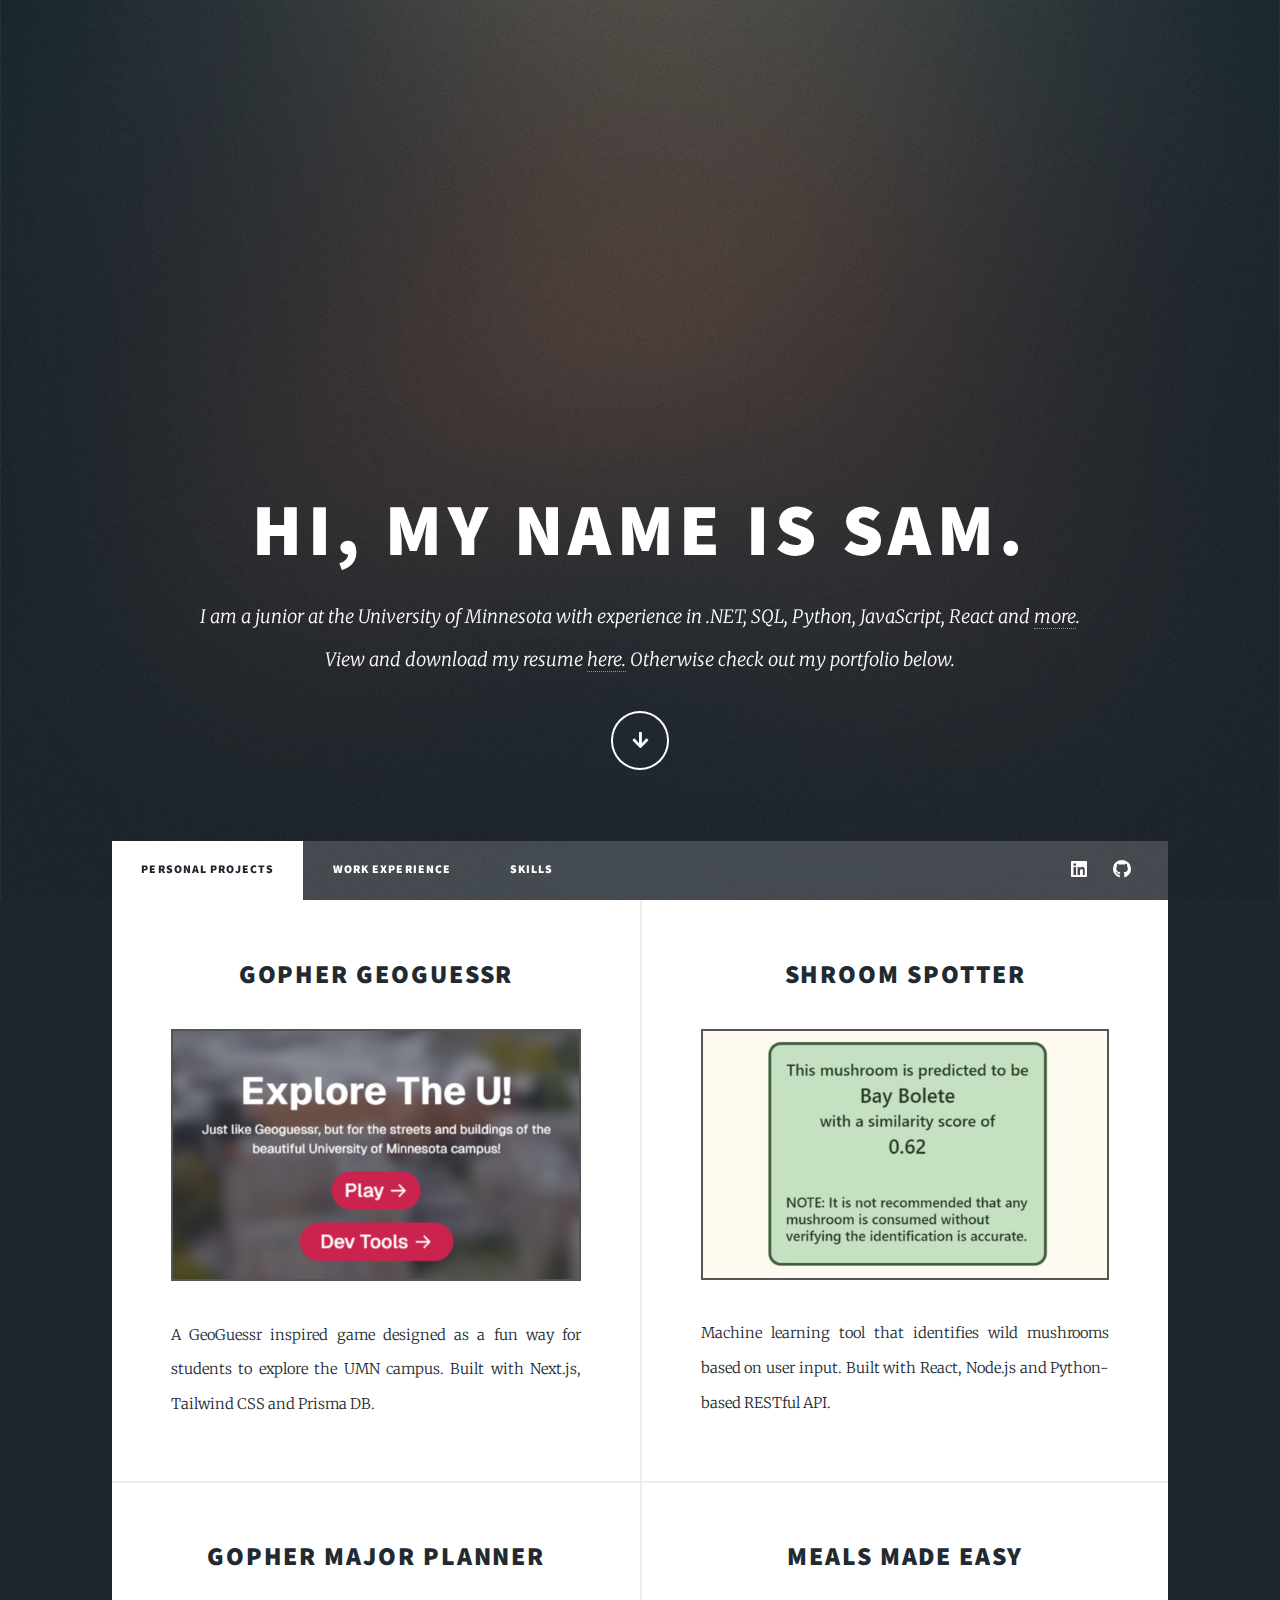
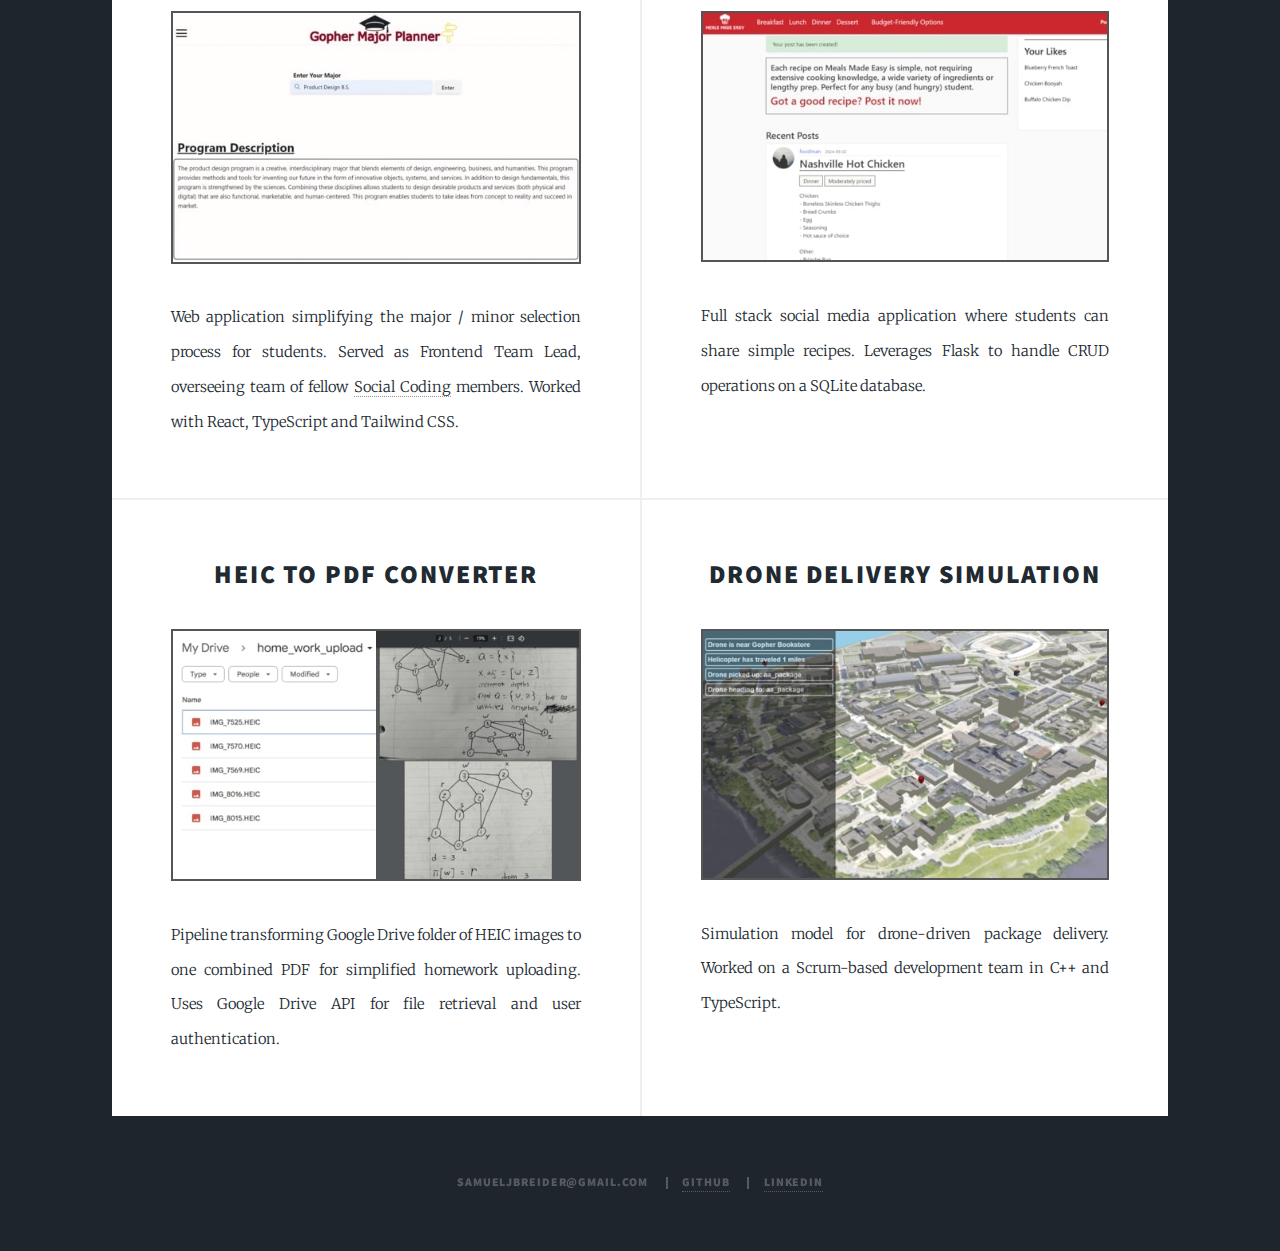
==== commit e4bea5dc: "update project descriptions" ====
--- a/index.html
+++ b/index.html
@@ -75,13 +75,13 @@
         <section class="posts">
 		<article>
 			<header>
-				<h2>*in development*<br /> Gopher Geoguesser</h2>
+				<h2>Gopher Geoguessr</h2>
 			</header>
 			<a href="https://github.com/Divyesh-Thirukonda/gopherguessr" class="image fit"
 				><img src="project-thumbnails/GeoGuesser.png" alt=""
 			/></a>
 			<p>
-				A Geoguesser inspired React app allowing new students to familiarize themselves with campus in an entertaining way.
+				A GeoGuessr inspired game designed as a fun way for students to explore the UMN campus. Built with Next.js, Tailwind CSS and Prisma DB.
 			</p>
 			</article>
           <article>
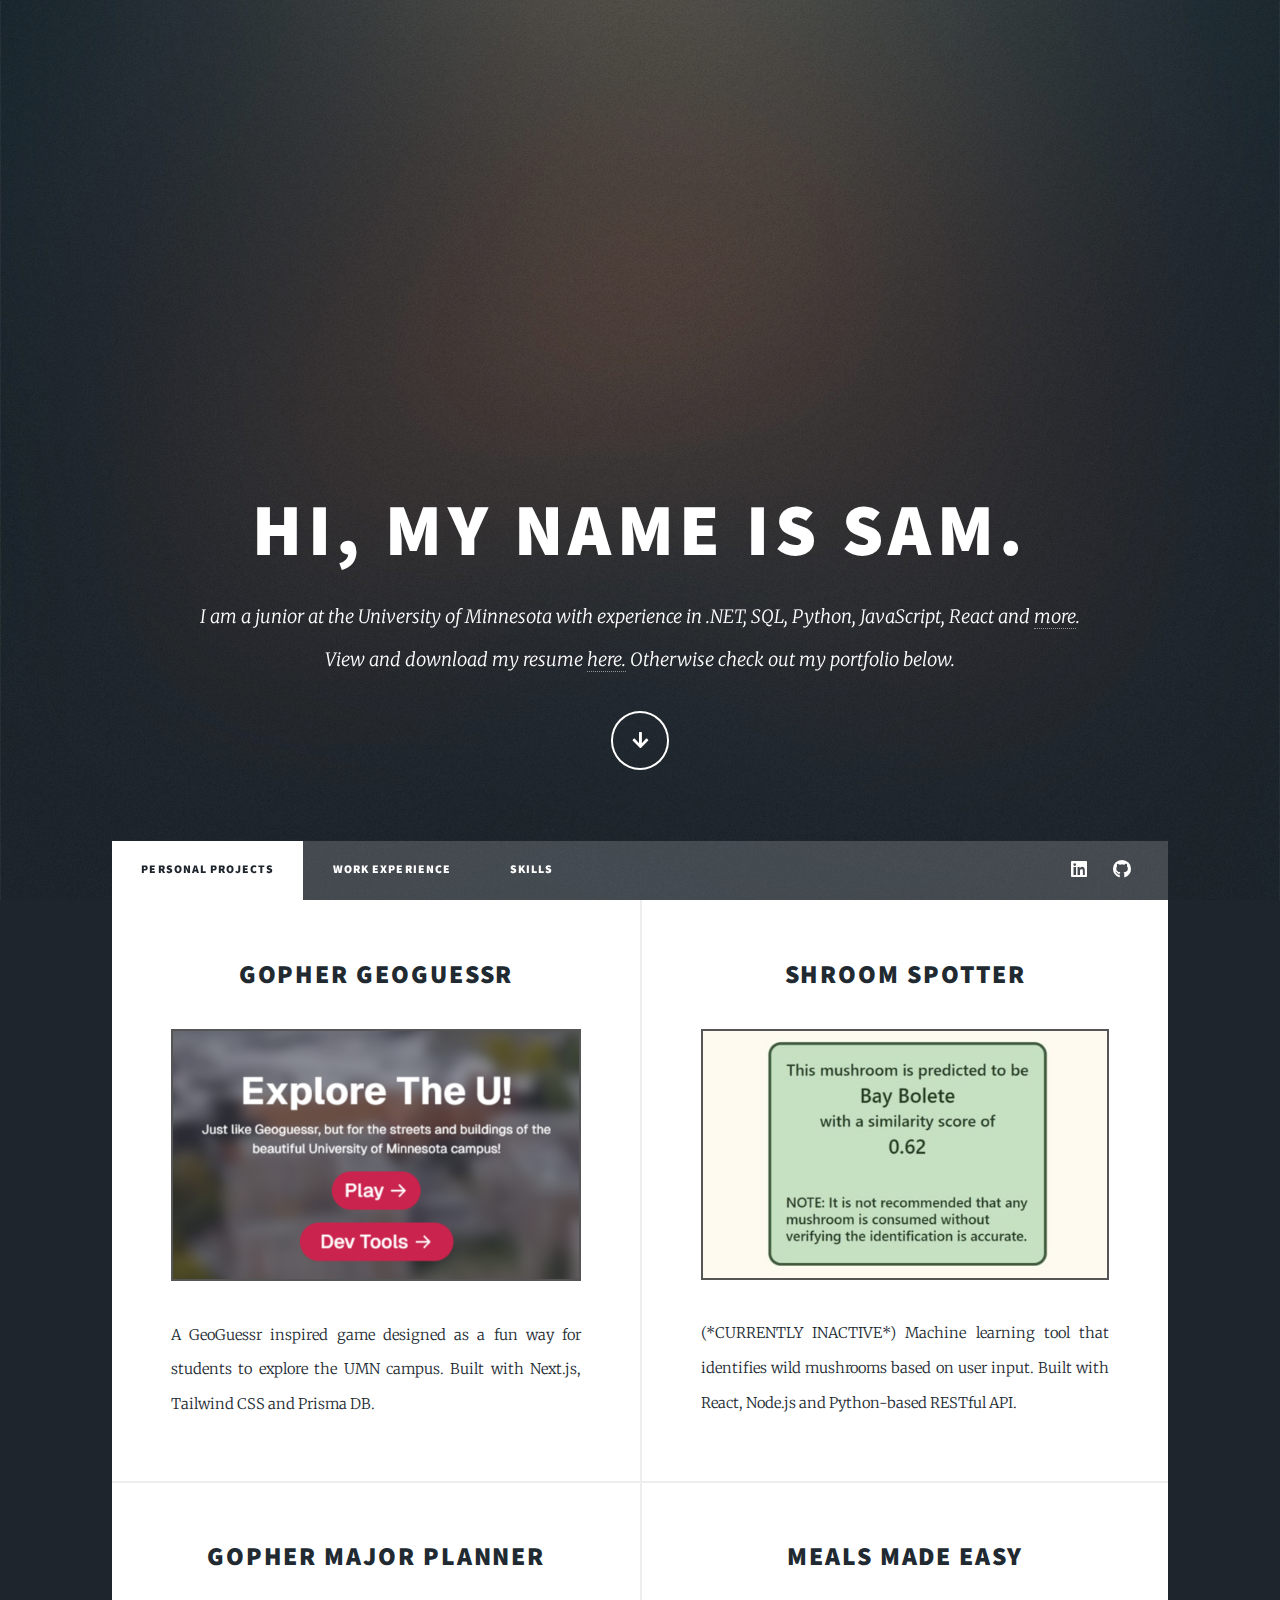
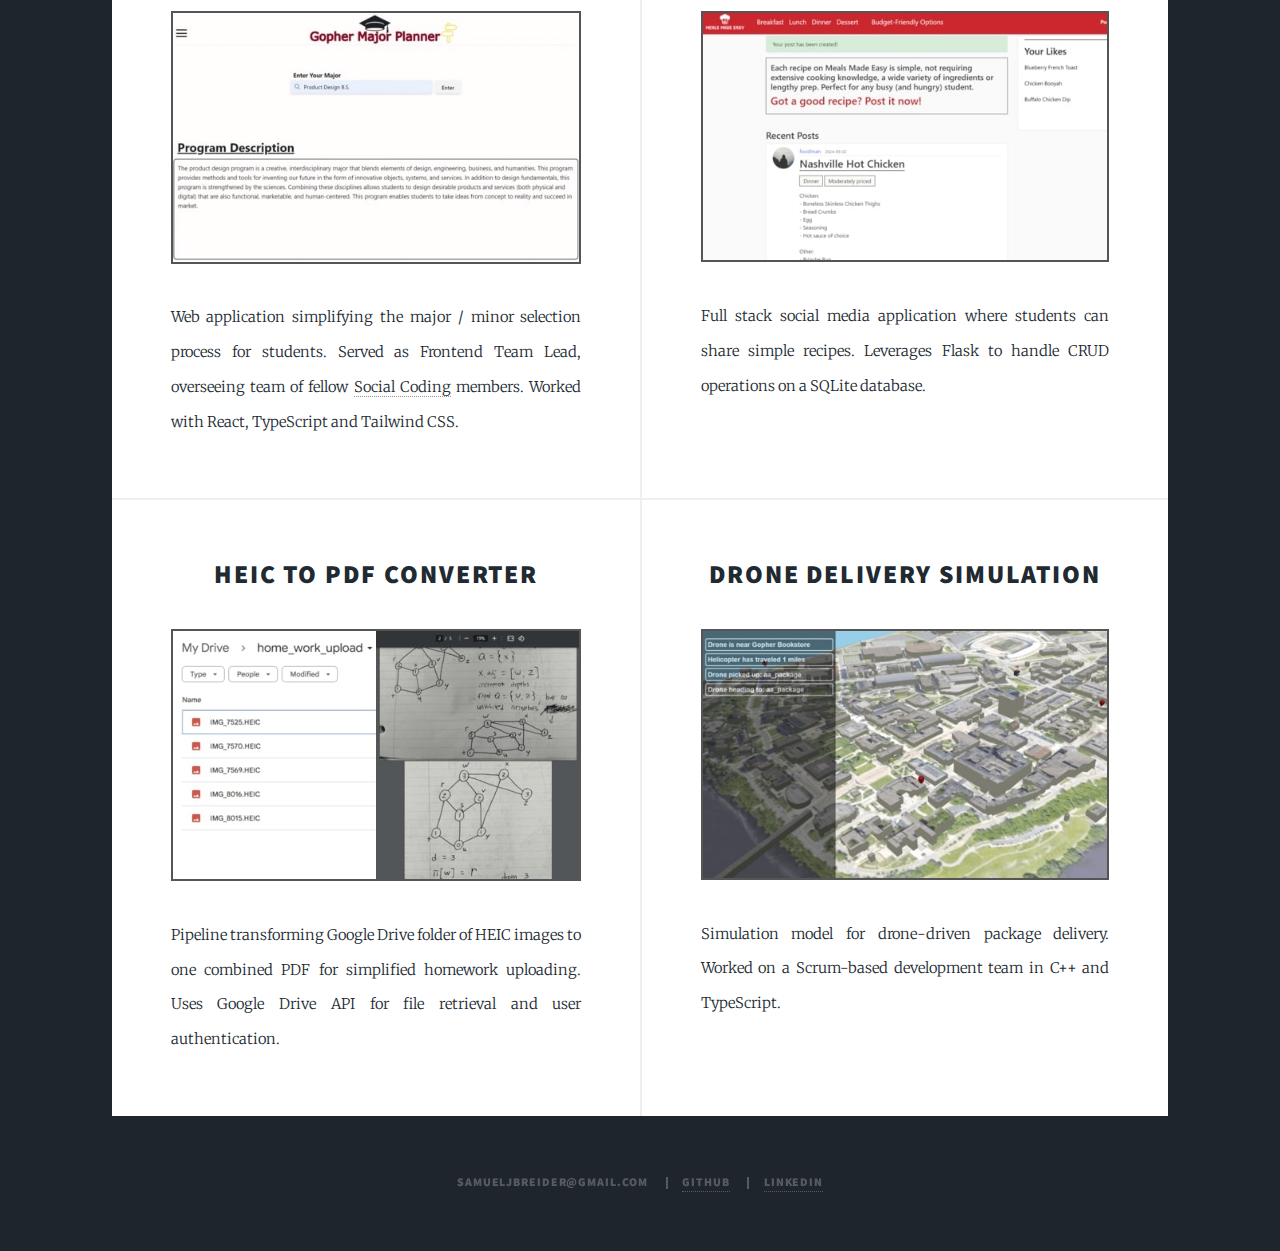
==== commit d51a1508: "fix shroom spotter api" ====
--- a/index.html
+++ b/index.html
@@ -92,7 +92,7 @@
               ><img src="project-thumbnails/Shroom-Spotter-Image.jpg" alt=""
             /></a>
             <p>
-              Machine learning tool that identifies wild mushrooms based on user input.
+              (*CURRENTLY INACTIVE*) Machine learning tool that identifies wild mushrooms based on user input.
               Built with React, Node.js and Python-based RESTful API.
             </p>
           </article>
@@ -133,7 +133,7 @@
             <header>
               <h2>Drone Delivery Simulation</h2>
             </header>
-            <a href="https://github.com/BREISAMU/Drone-Delivery-Sim" class="image fit"
+            <a href="https://hub.docker.com/r/hongzhengli/final_project" class="image fit"
               ><img src="project-thumbnails/Drone-Sim-Image.jpg" alt=""
             /></a>
             <p>
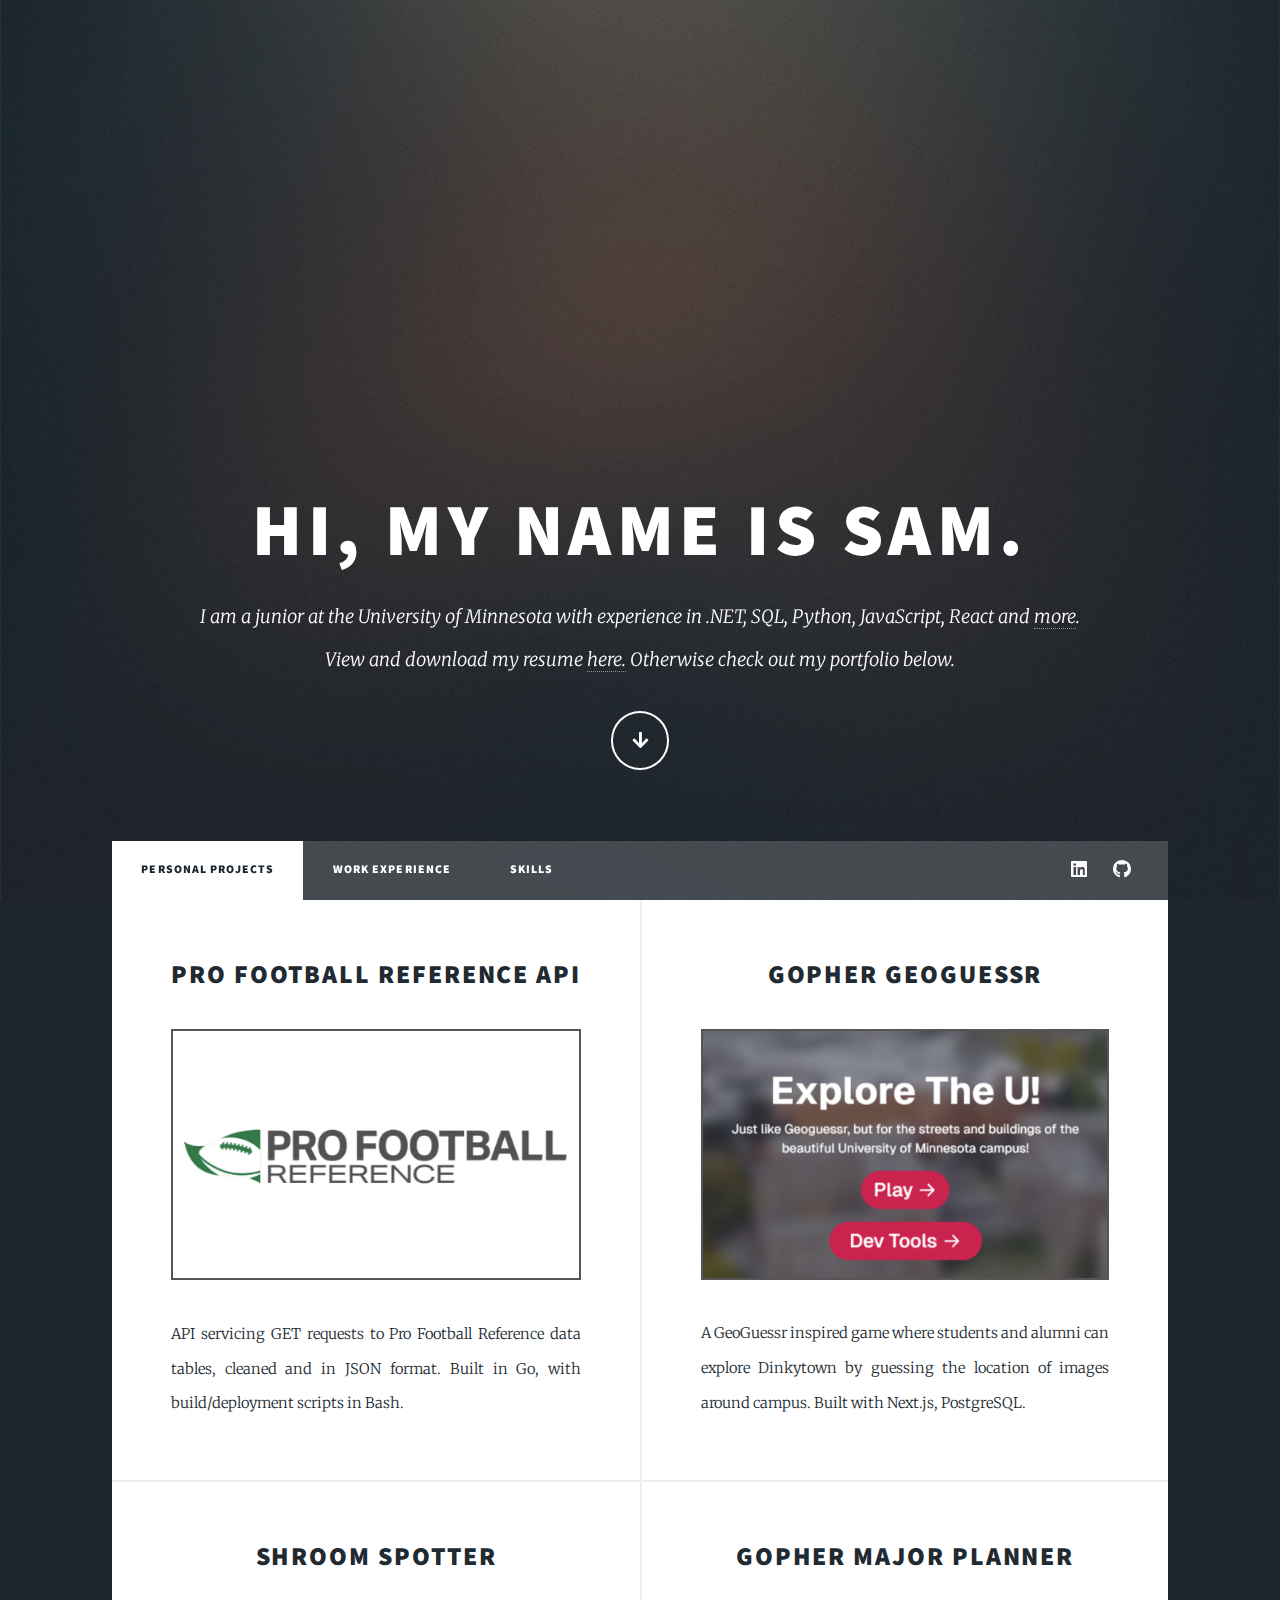
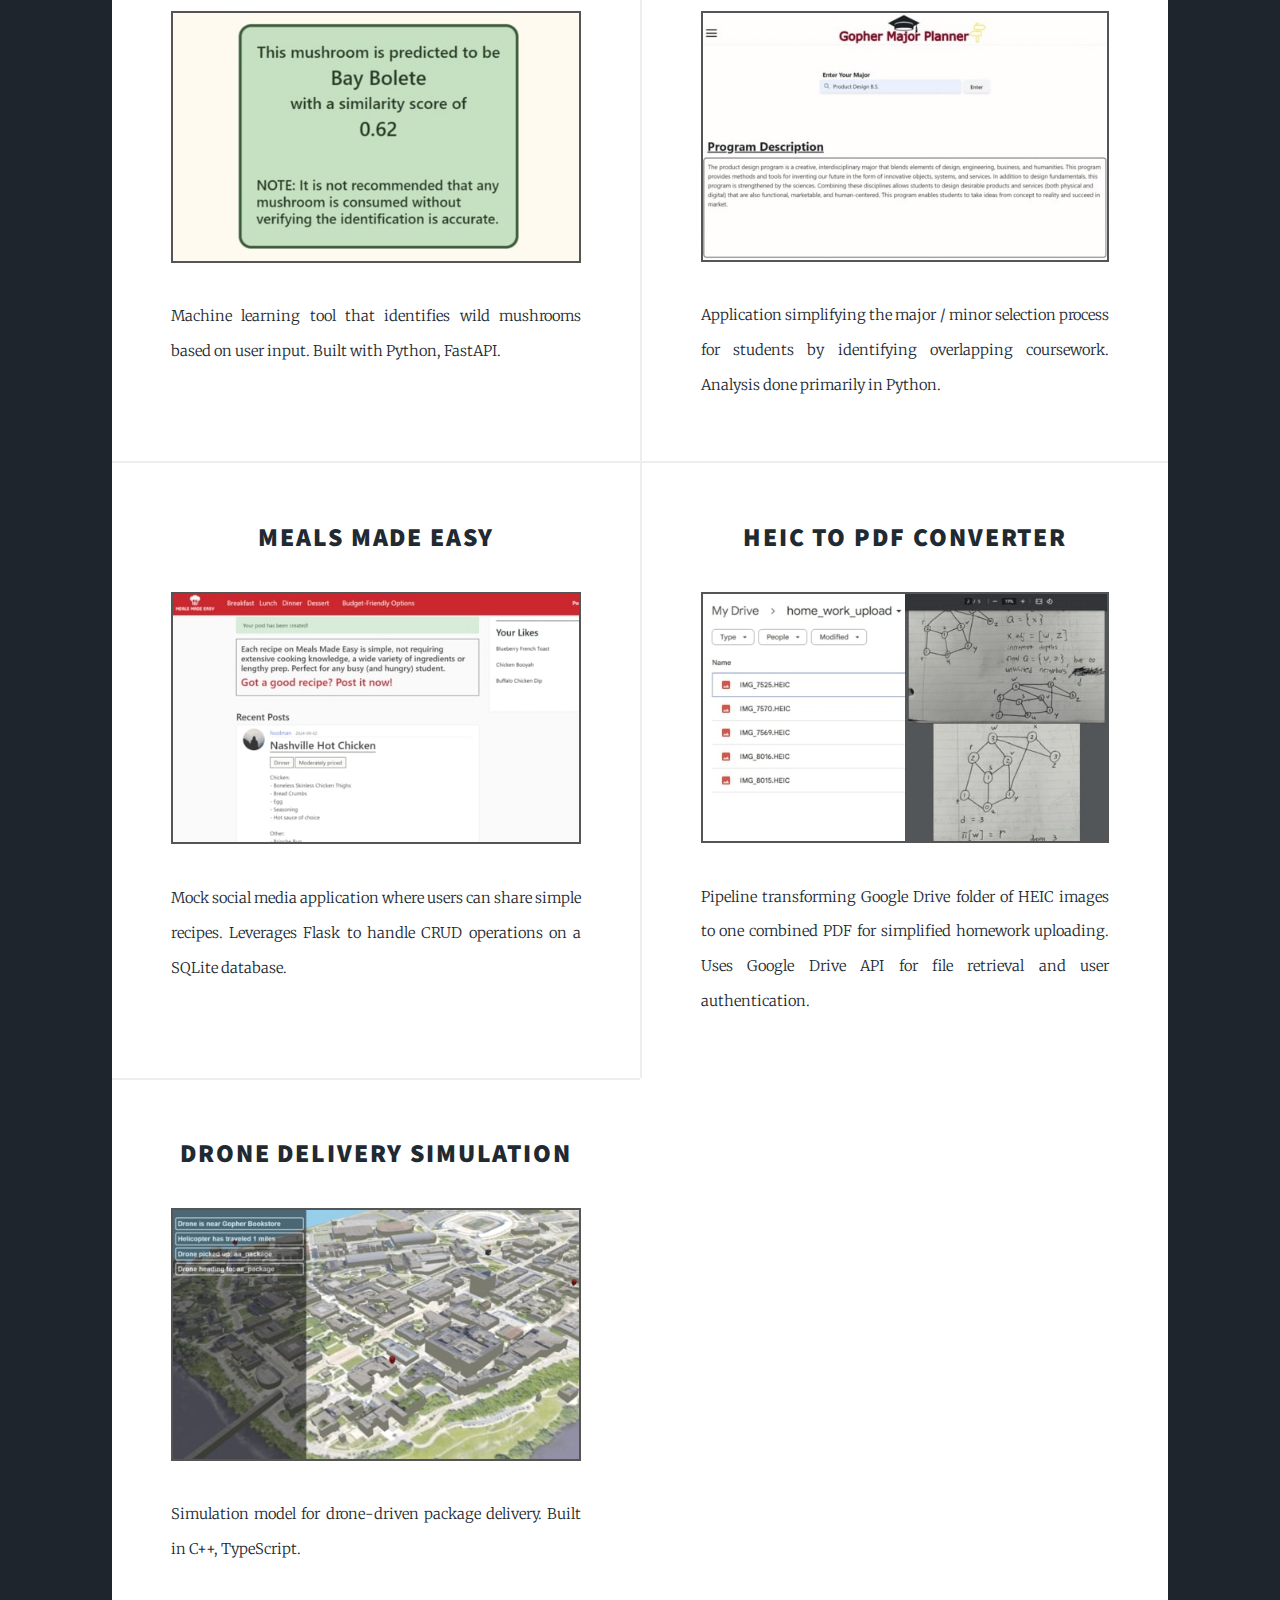
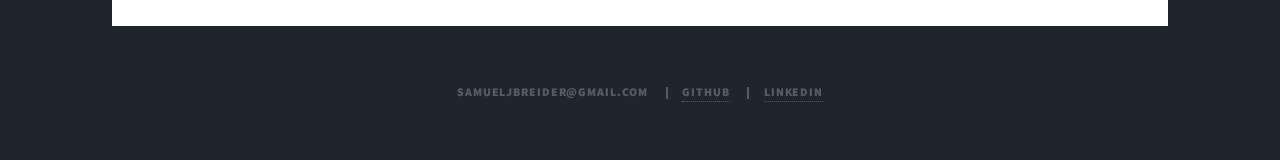
==== commit dfb47adc: "PFR API" ====
--- a/index.html
+++ b/index.html
@@ -24,10 +24,11 @@
       <div id="intro">
         <h1>Hi, My name is Sam.</h1>
         <p>
-          I am a junior at the University of
-          Minnesota with experience in .NET, SQL, Python, JavaScript, React and
-          <a href="skills.html">more</a>.
-		  <br />View and download my resume <a href="Samuel_Breider_UMN.pdf" target="_blank">here.</a> Otherwise check out my portfolio below.
+          I am a junior at the University of Minnesota with experience in .NET,
+          SQL, Python, JavaScript, React and
+          <a href="skills.html">more</a>. <br />View and download my resume
+          <a href="Samuel_Breider_UMN.pdf" target="_blank">here.</a> Otherwise
+          check out my portfolio below.
         </p>
         <ul class="actions">
           <li>
@@ -41,15 +42,17 @@
       </div>
 
       <!-- Header -->
-					<header id="header">
-						<a href="index.html" class="logo">Home</a>
-					</header> 
+      <header id="header">
+        <a href="index.html" class="logo">Home</a>
+      </header>
 
       <!-- Nav -->
 
       <nav id="nav">
         <ul class="links">
-          <li class="active"><a href="index.html#header">Personal Projects</a></li>
+          <li class="active">
+            <a href="index.html#header">Personal Projects</a>
+          </li>
           <li><a href="work.html">Work Experience</a></li>
           <li><a href="skills.html">Skills</a></li>
         </ul>
@@ -73,30 +76,49 @@
       <div id="main">
         <!-- Posts -->
         <section class="posts">
-		<article>
-			<header>
-				<h2>Gopher Geoguessr</h2>
-			</header>
-			<a href="https://github.com/Divyesh-Thirukonda/gopherguessr" class="image fit"
-				><img src="project-thumbnails/GeoGuesser.png" alt=""
-			/></a>
-			<p>
-				A GeoGuessr inspired game designed as a fun way for students to explore the UMN campus. Built with Next.js, Tailwind CSS and Prisma DB.
-			</p>
-			</article>
+          <article>
+            <header>
+              <h2>Pro Football Reference API</h2>
+            </header>
+            <a
+              href="https://github.com/BREISAMU/pro-football-reference-api"
+              class="image fit"
+              ><img src="project-thumbnails/PFR-Image.png" alt=""
+            /></a>
+            <p>
+              API servicing GET requests to Pro Football Reference data tables, cleaned and in JSON format. Built in Go, with build/deployment scripts in Bash.
+            </p>
+          </article>
+          <article>
+            <header>
+              <h2>Gopher Geoguessr</h2>
+            </header>
+            <a
+              href="https://github.com/Divyesh-Thirukonda/gopherguessr"
+              class="image fit"
+              ><img src="project-thumbnails/GeoGuesser.png" alt=""
+            /></a>
+            <p>
+              A GeoGuessr inspired game where students and alumni can explore
+              Dinkytown by guessing the location of images around campus. Built
+              with Next.js, PostgreSQL.
+            </p>
+          </article>
           <article>
             <header>
               <h2>Shroom Spotter</h2>
             </header>
-            <a href="https://github.com/BREISAMU/Shroom-Spotter" class="image fit"
+            <a
+              href="https://github.com/BREISAMU/Shroom-Spotter"
+              class="image fit"
               ><img src="project-thumbnails/Shroom-Spotter-Image.jpg" alt=""
             /></a>
             <p>
-              (*CURRENTLY INACTIVE*) Machine learning tool that identifies wild mushrooms based on user input.
-              Built with React, Node.js and Python-based RESTful API.
-            </p>
-          </article>
-		  <article>
+              Machine learning tool that identifies wild mushrooms based on user
+              input. Built with Python, FastAPI.
+            </p>
+          </article>
+          <article>
             <header>
               <h2>Gopher Major Planner</h2>
             </header>
@@ -104,40 +126,53 @@
               ><img src="project-thumbnails/Gopher-Major-Image.jpg" alt=""
             /></a>
             <p>
-              Web application simplifying the major / minor selection process for students. Served as Frontend Team Lead, overseeing team of fellow <a href="https://www.socialcoding.net/">Social Coding</a> members. Worked with React, TypeScript and Tailwind CSS.
-            </p>
-          </article>
-		  <article>
+              Application simplifying the major / minor selection process for
+              students by identifying overlapping coursework. Analysis done
+              primarily in Python.
+            </p>
+          </article>
+          <article>
             <header>
               <h2>Meals Made Easy</h2>
             </header>
-            <a href="https://github.com/BREISAMU/Meals-Made-Easy" class="image fit"
+            <a
+              href="https://github.com/BREISAMU/Meals-Made-Easy"
+              class="image fit"
               ><img src="project-thumbnails/Meals-Made-Easy-Image.jpg" alt=""
             /></a>
             <p>
-              Full stack social media application where students can share simple recipes. Leverages Flask to handle CRUD operations on a SQLite database.
-            </p>
-          </article>
-		  <article>
+              Mock social media application where users can share simple
+              recipes. Leverages Flask to handle CRUD operations on a SQLite
+              database.
+            </p>
+          </article>
+          <article>
             <header>
               <h2>HEIC to PDF Converter</h2>
             </header>
-            <a href="https://github.com/BREISAMU/Heic-Batch-To-Pdf" class="image fit"
+            <a
+              href="https://github.com/BREISAMU/Heic-Batch-To-Pdf"
+              class="image fit"
               ><img src="project-thumbnails/Heic-Converter-Image.jpg" alt=""
             /></a>
             <p>
-              Pipeline transforming Google Drive folder of HEIC images to one combined PDF for simplified homework uploading. Uses Google Drive API for file retrieval and user authentication.
-            </p>
-          </article>
-		  <article>
+              Pipeline transforming Google Drive folder of HEIC images to one
+              combined PDF for simplified homework uploading. Uses Google Drive
+              API for file retrieval and user authentication.
+            </p>
+          </article>
+          <article>
             <header>
               <h2>Drone Delivery Simulation</h2>
             </header>
-            <a href="https://hub.docker.com/r/hongzhengli/final_project" class="image fit"
+            <a
+              href="https://hub.docker.com/r/hongzhengli/final_project"
+              class="image fit"
               ><img src="project-thumbnails/Drone-Sim-Image.jpg" alt=""
             /></a>
             <p>
-              Simulation model for drone-driven package delivery. Worked on a Scrum-based development team in C++ and TypeScript.
+              Simulation model for drone-driven package delivery. Built in C++,
+              TypeScript.
             </p>
           </article>
         </section>
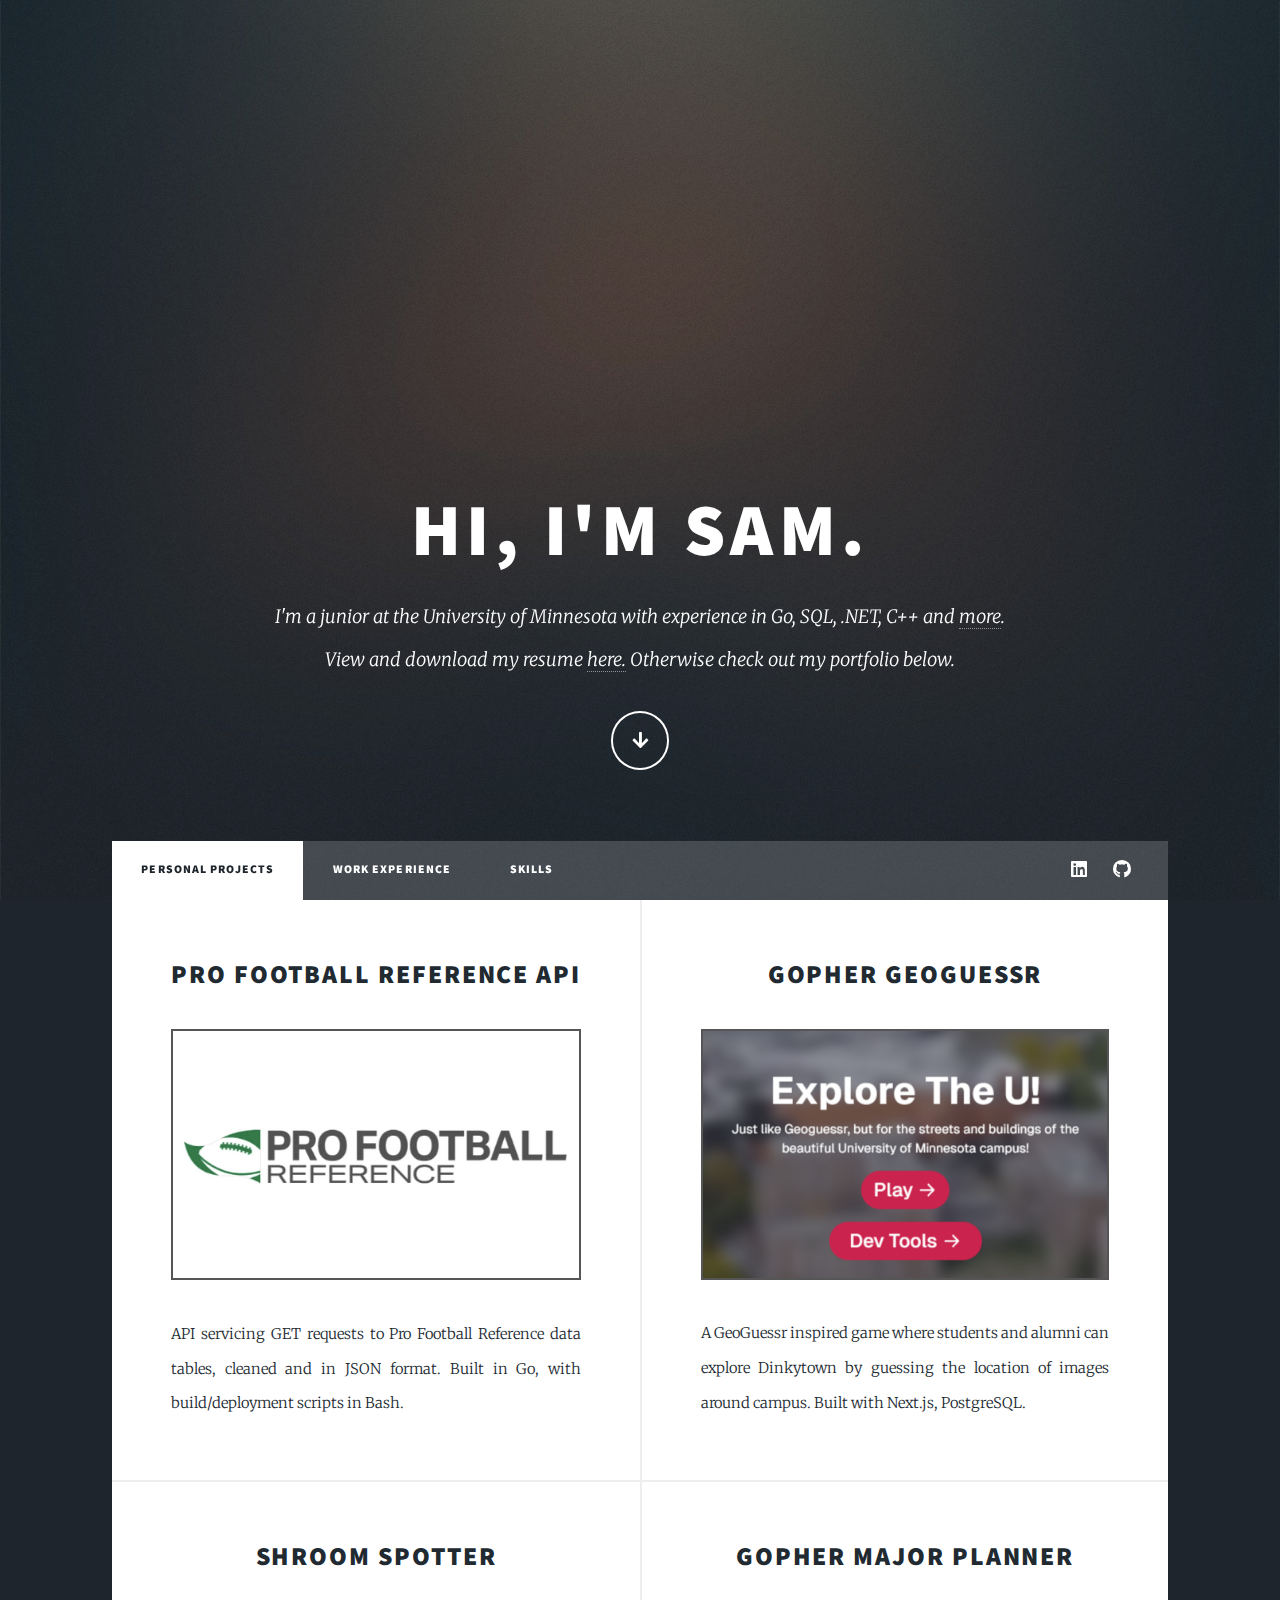
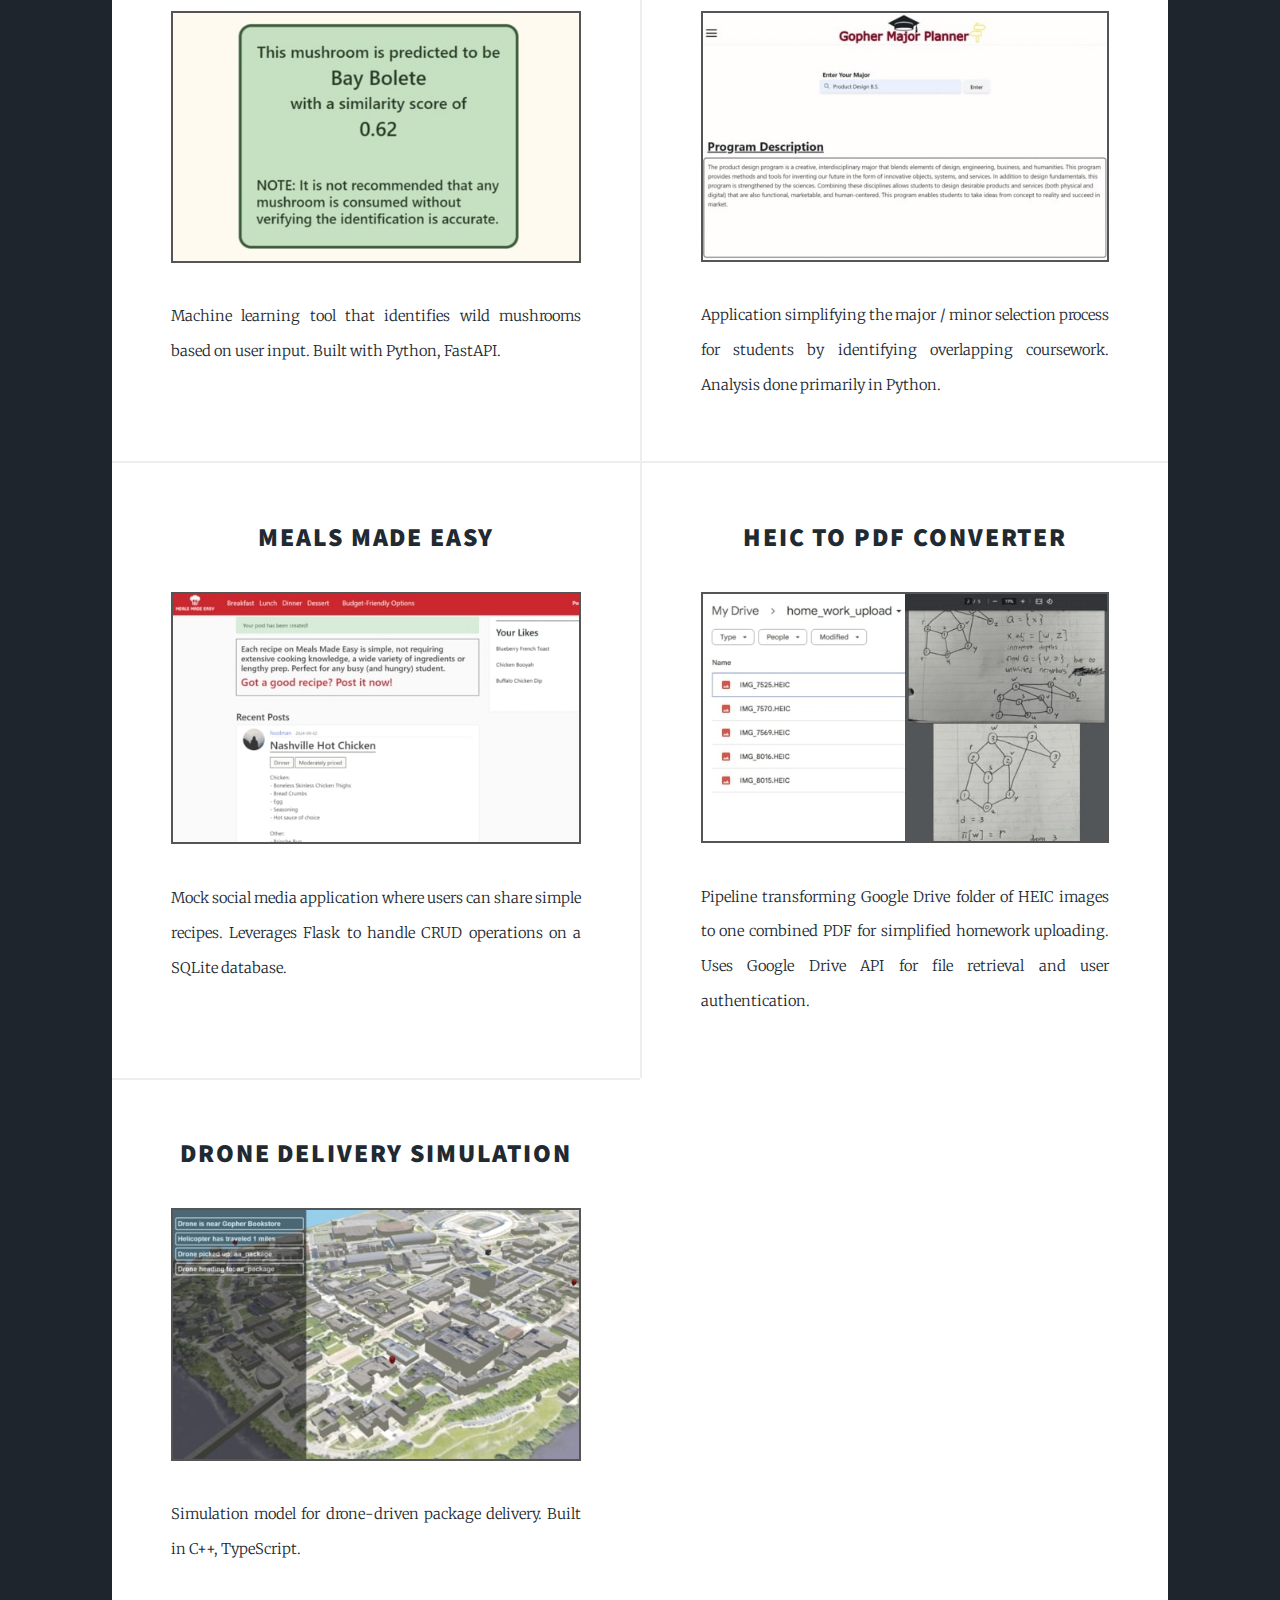
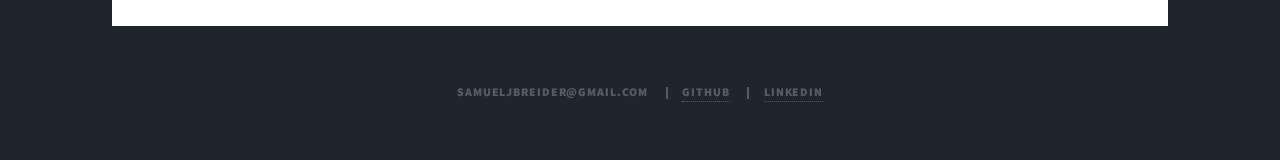
==== commit 478da6cb: "Updated skills" ====
--- a/index.html
+++ b/index.html
@@ -22,10 +22,10 @@
     <div id="wrapper" class="fade-in">
       <!-- Intro -->
       <div id="intro">
-        <h1>Hi, My name is Sam.</h1>
+        <h1>Hi, I'm Sam.</h1>
         <p>
-          I am a junior at the University of Minnesota with experience in .NET,
-          SQL, Python, JavaScript, React and
+          I'm a junior at the University of Minnesota with experience in Go, SQL, .NET,
+          C++ and
           <a href="skills.html">more</a>. <br />View and download my resume
           <a href="Samuel_Breider_UMN.pdf" target="_blank">here.</a> Otherwise
           check out my portfolio below.
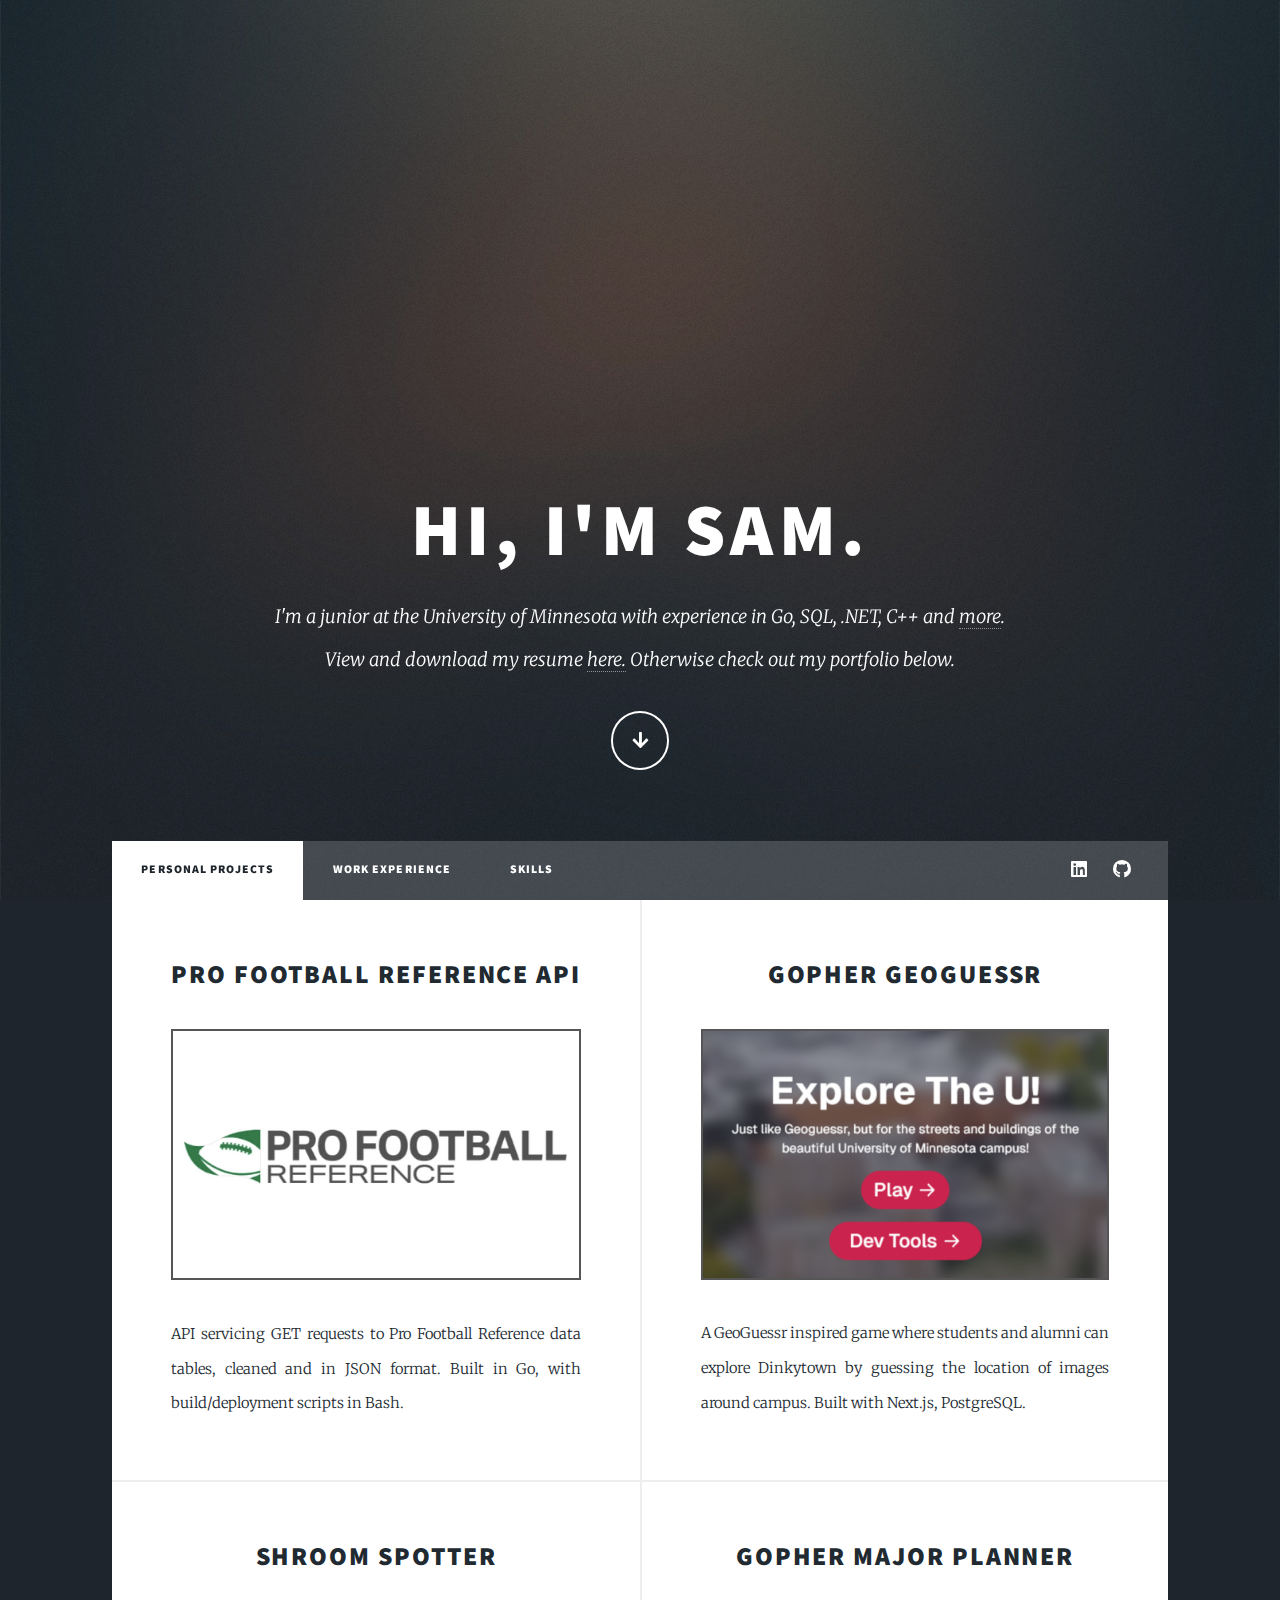
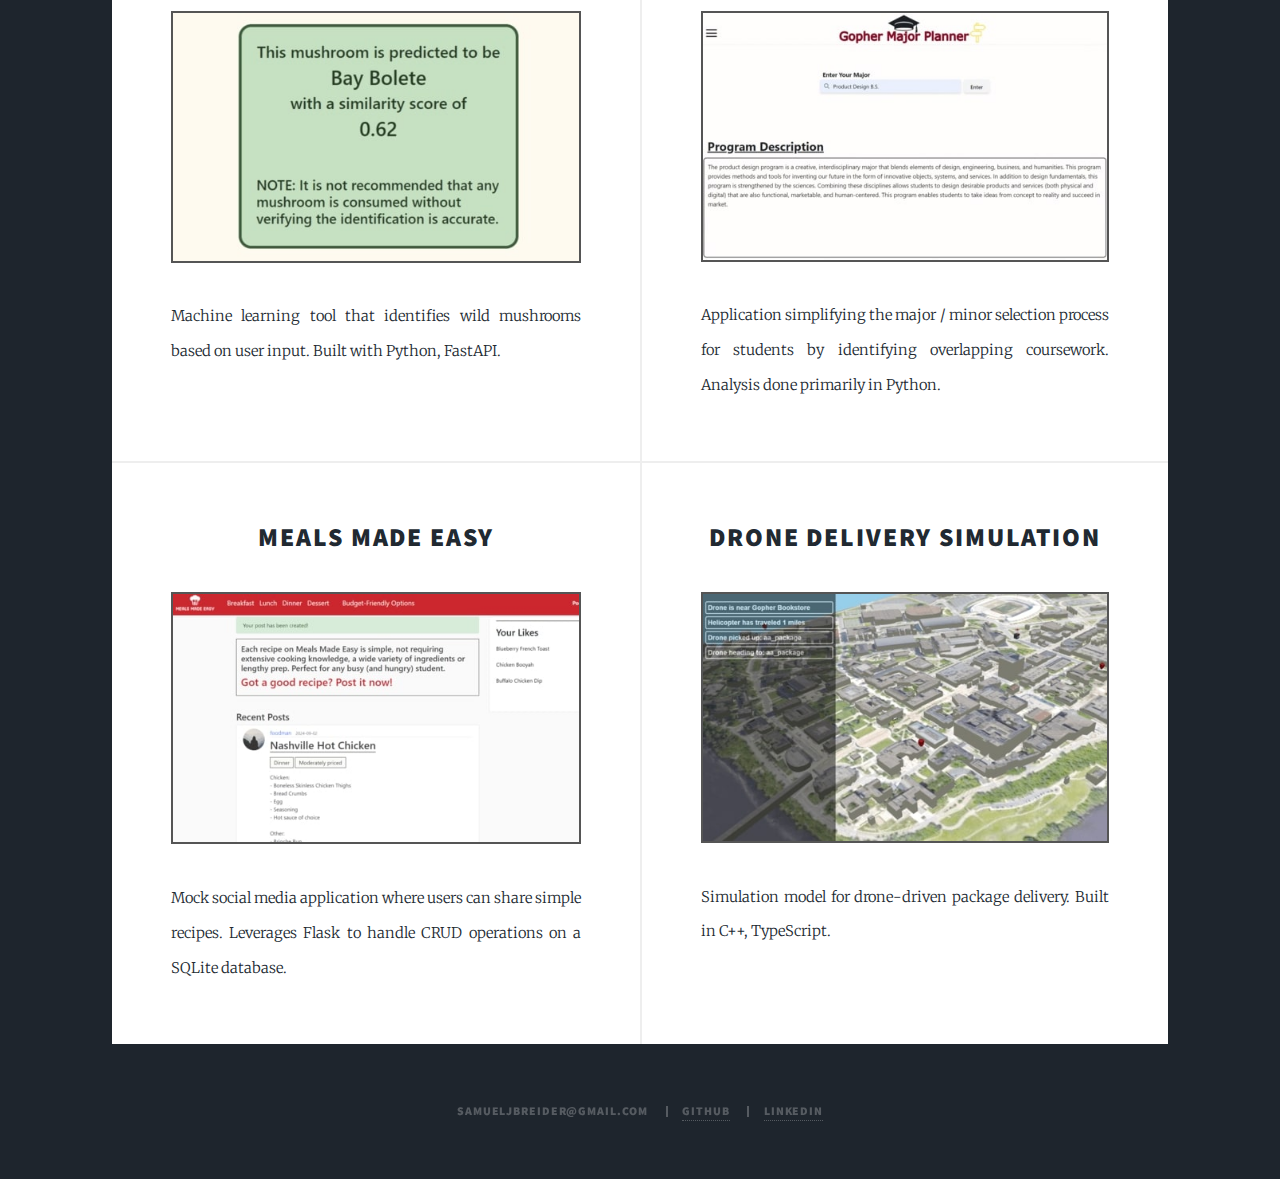
==== commit f57fca80: "remove heicpdf" ====
--- a/index.html
+++ b/index.html
@@ -148,21 +148,6 @@
           </article>
           <article>
             <header>
-              <h2>HEIC to PDF Converter</h2>
-            </header>
-            <a
-              href="https://github.com/BREISAMU/Heic-Batch-To-Pdf"
-              class="image fit"
-              ><img src="project-thumbnails/Heic-Converter-Image.jpg" alt=""
-            /></a>
-            <p>
-              Pipeline transforming Google Drive folder of HEIC images to one
-              combined PDF for simplified homework uploading. Uses Google Drive
-              API for file retrieval and user authentication.
-            </p>
-          </article>
-          <article>
-            <header>
               <h2>Drone Delivery Simulation</h2>
             </header>
             <a
